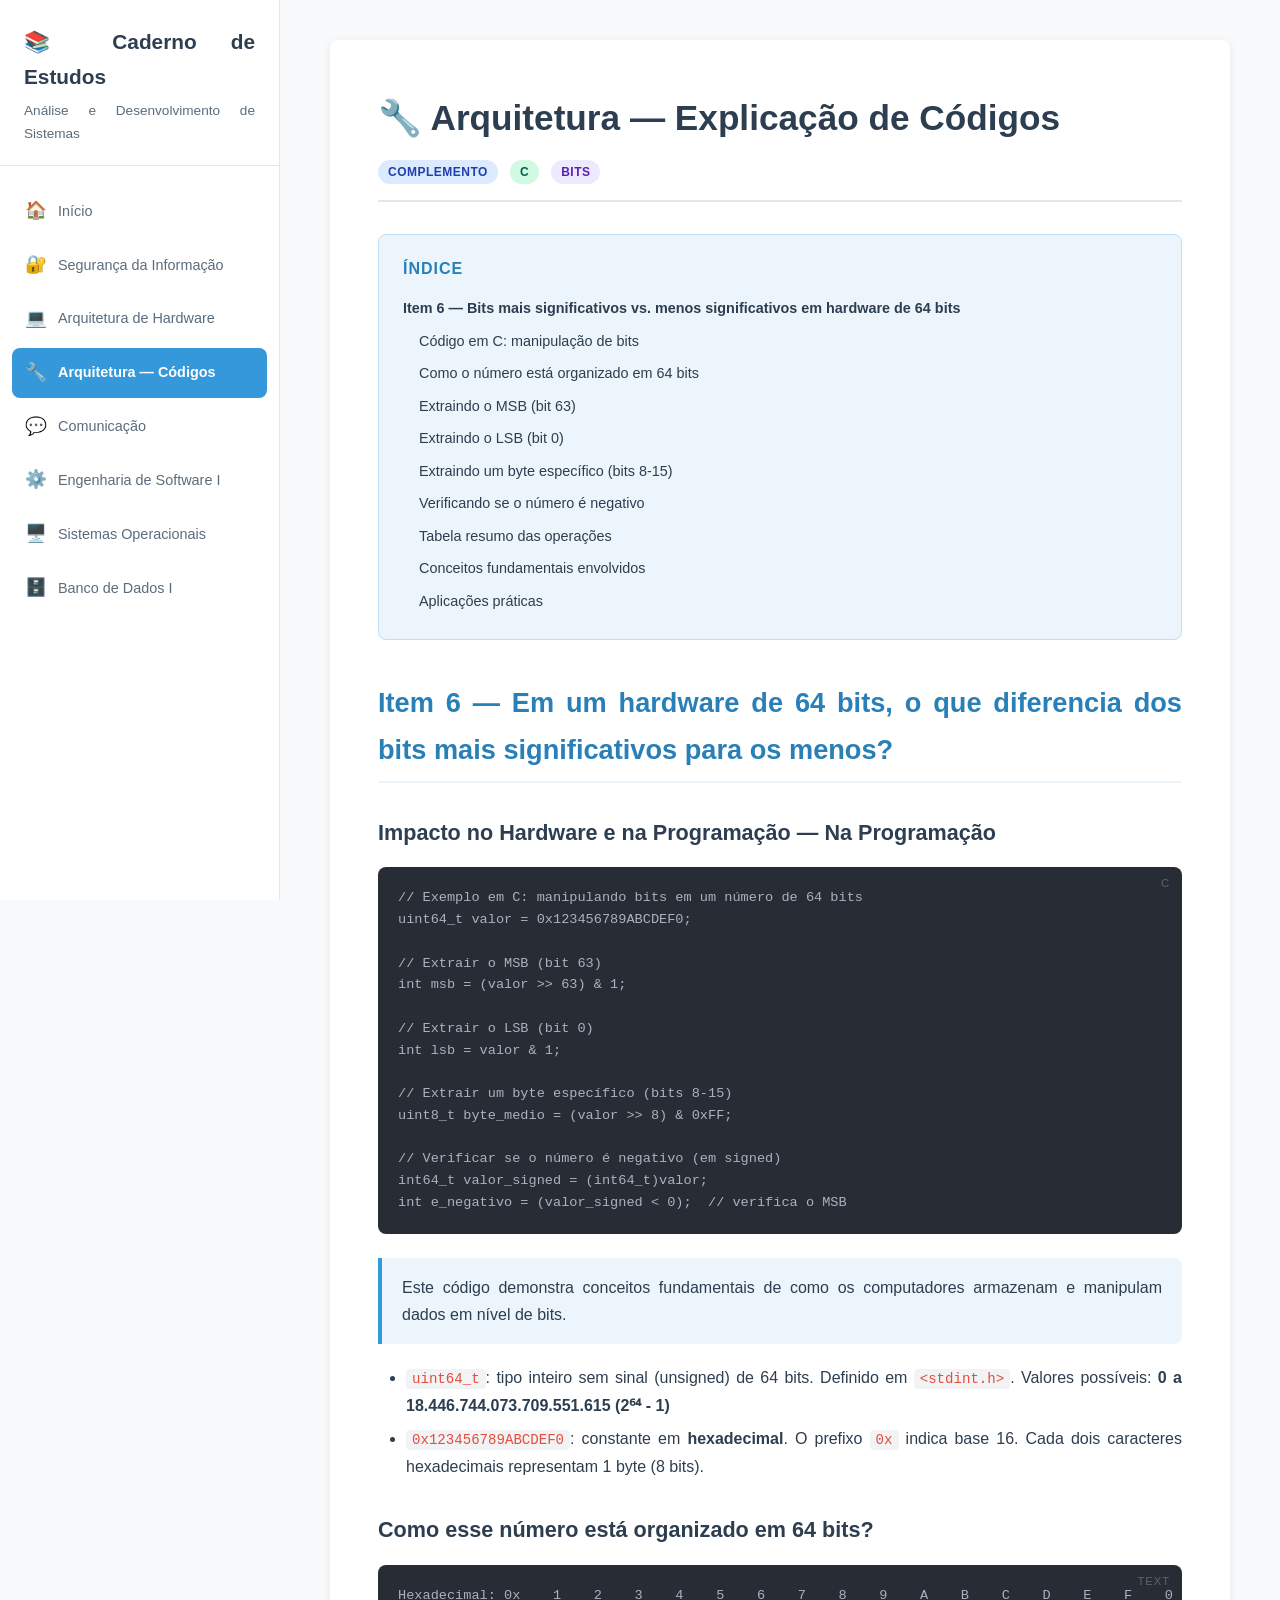
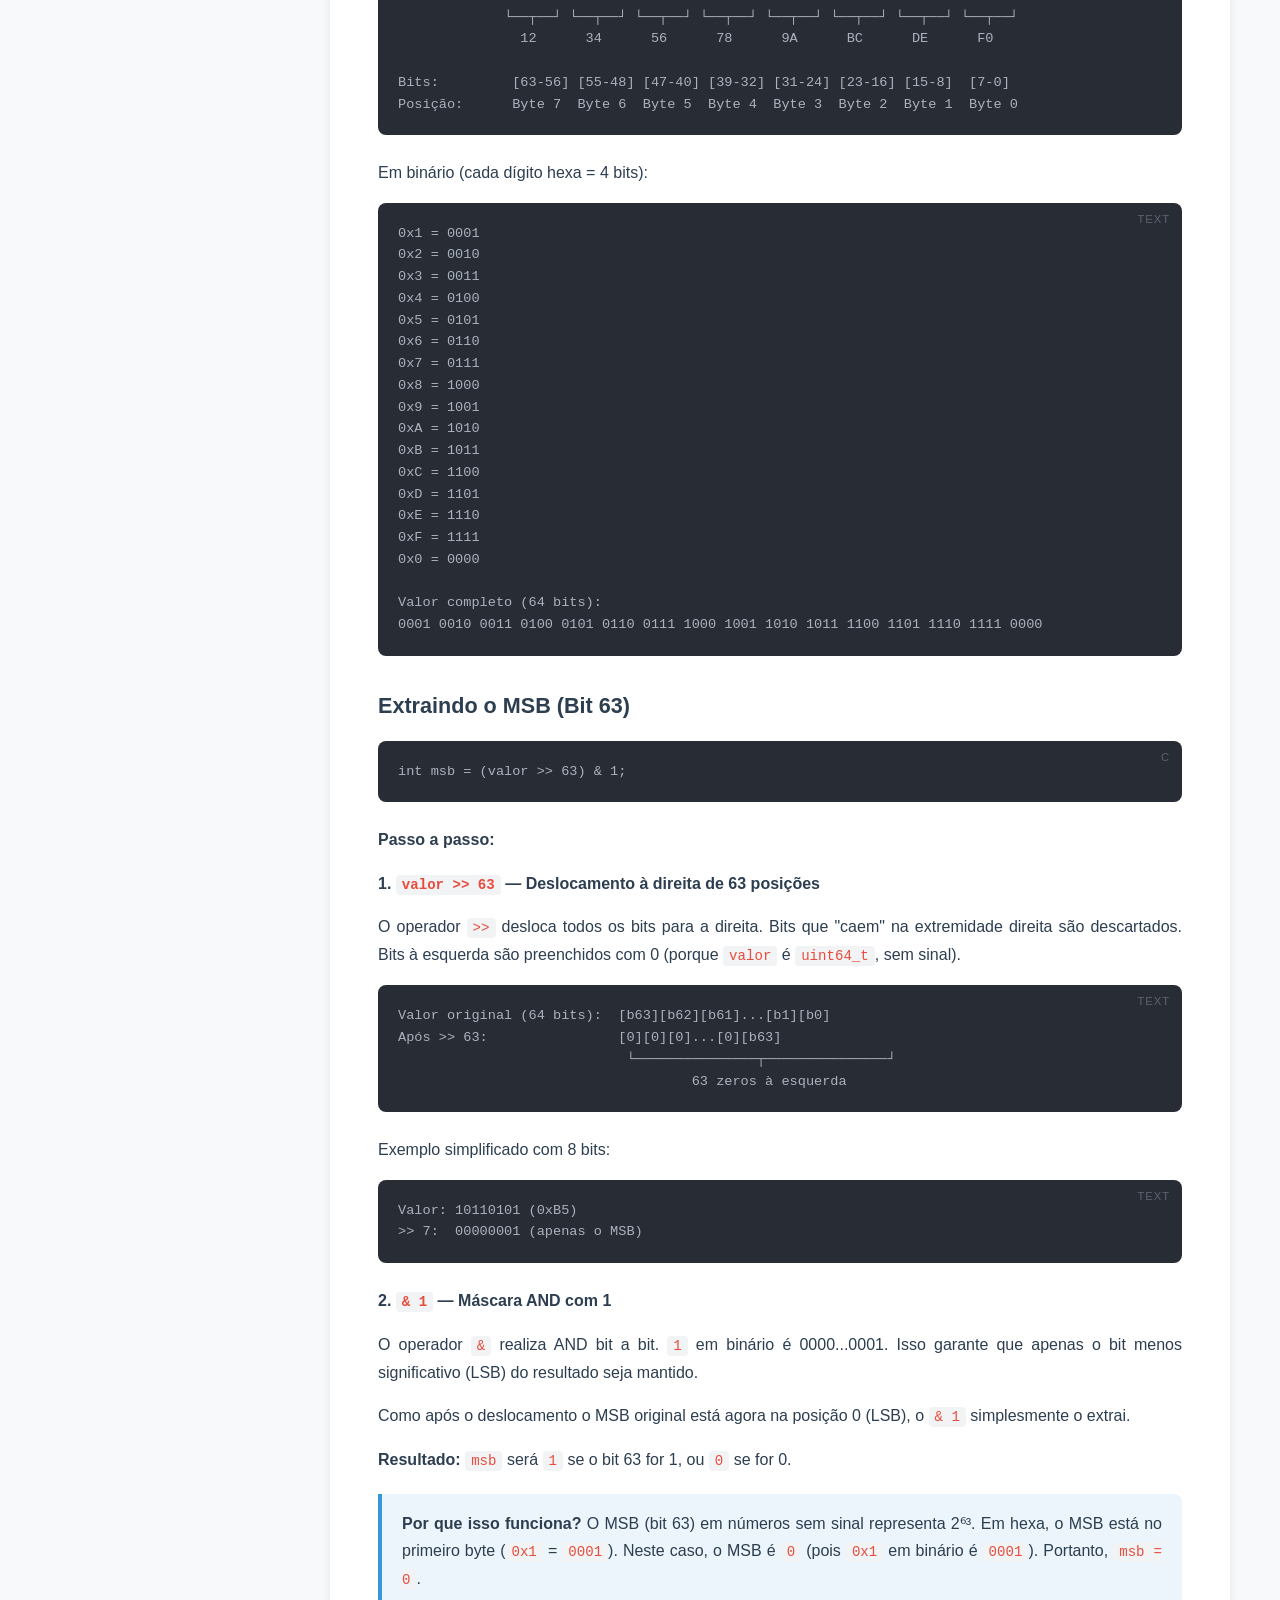
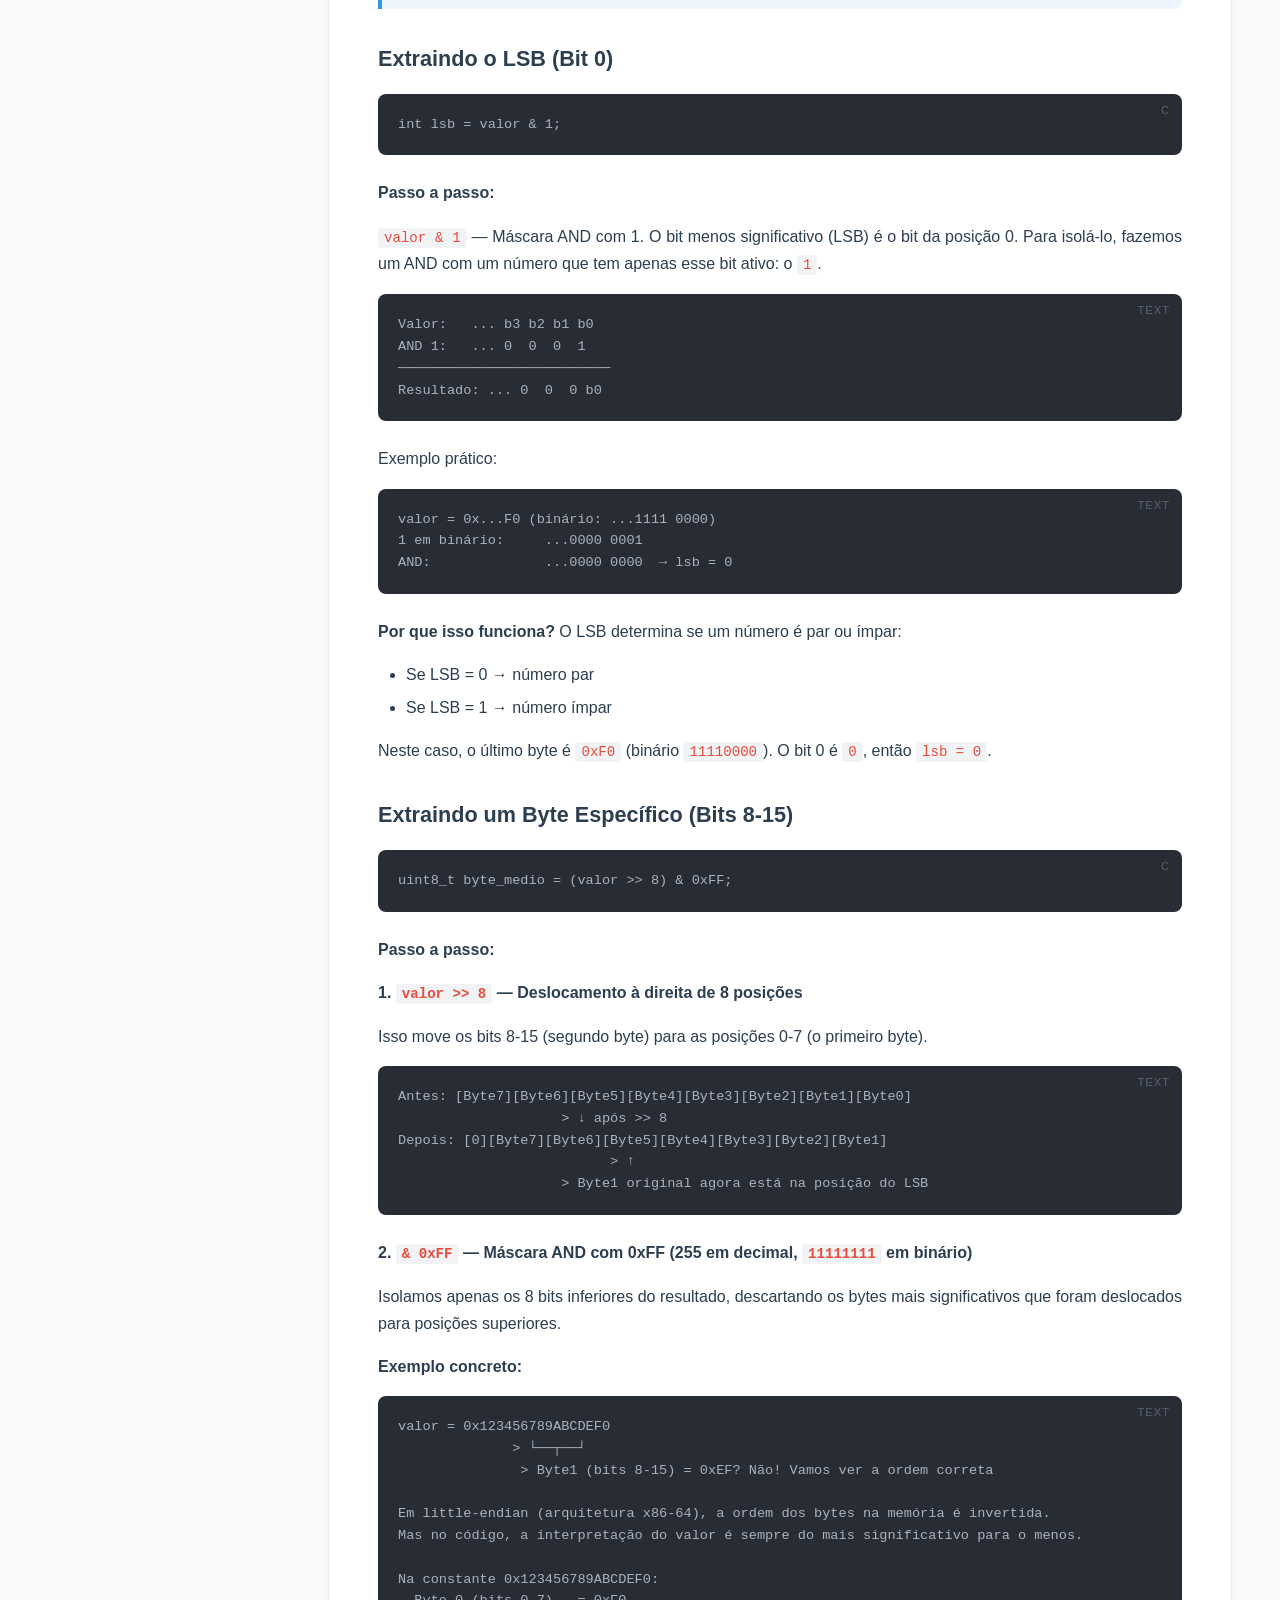
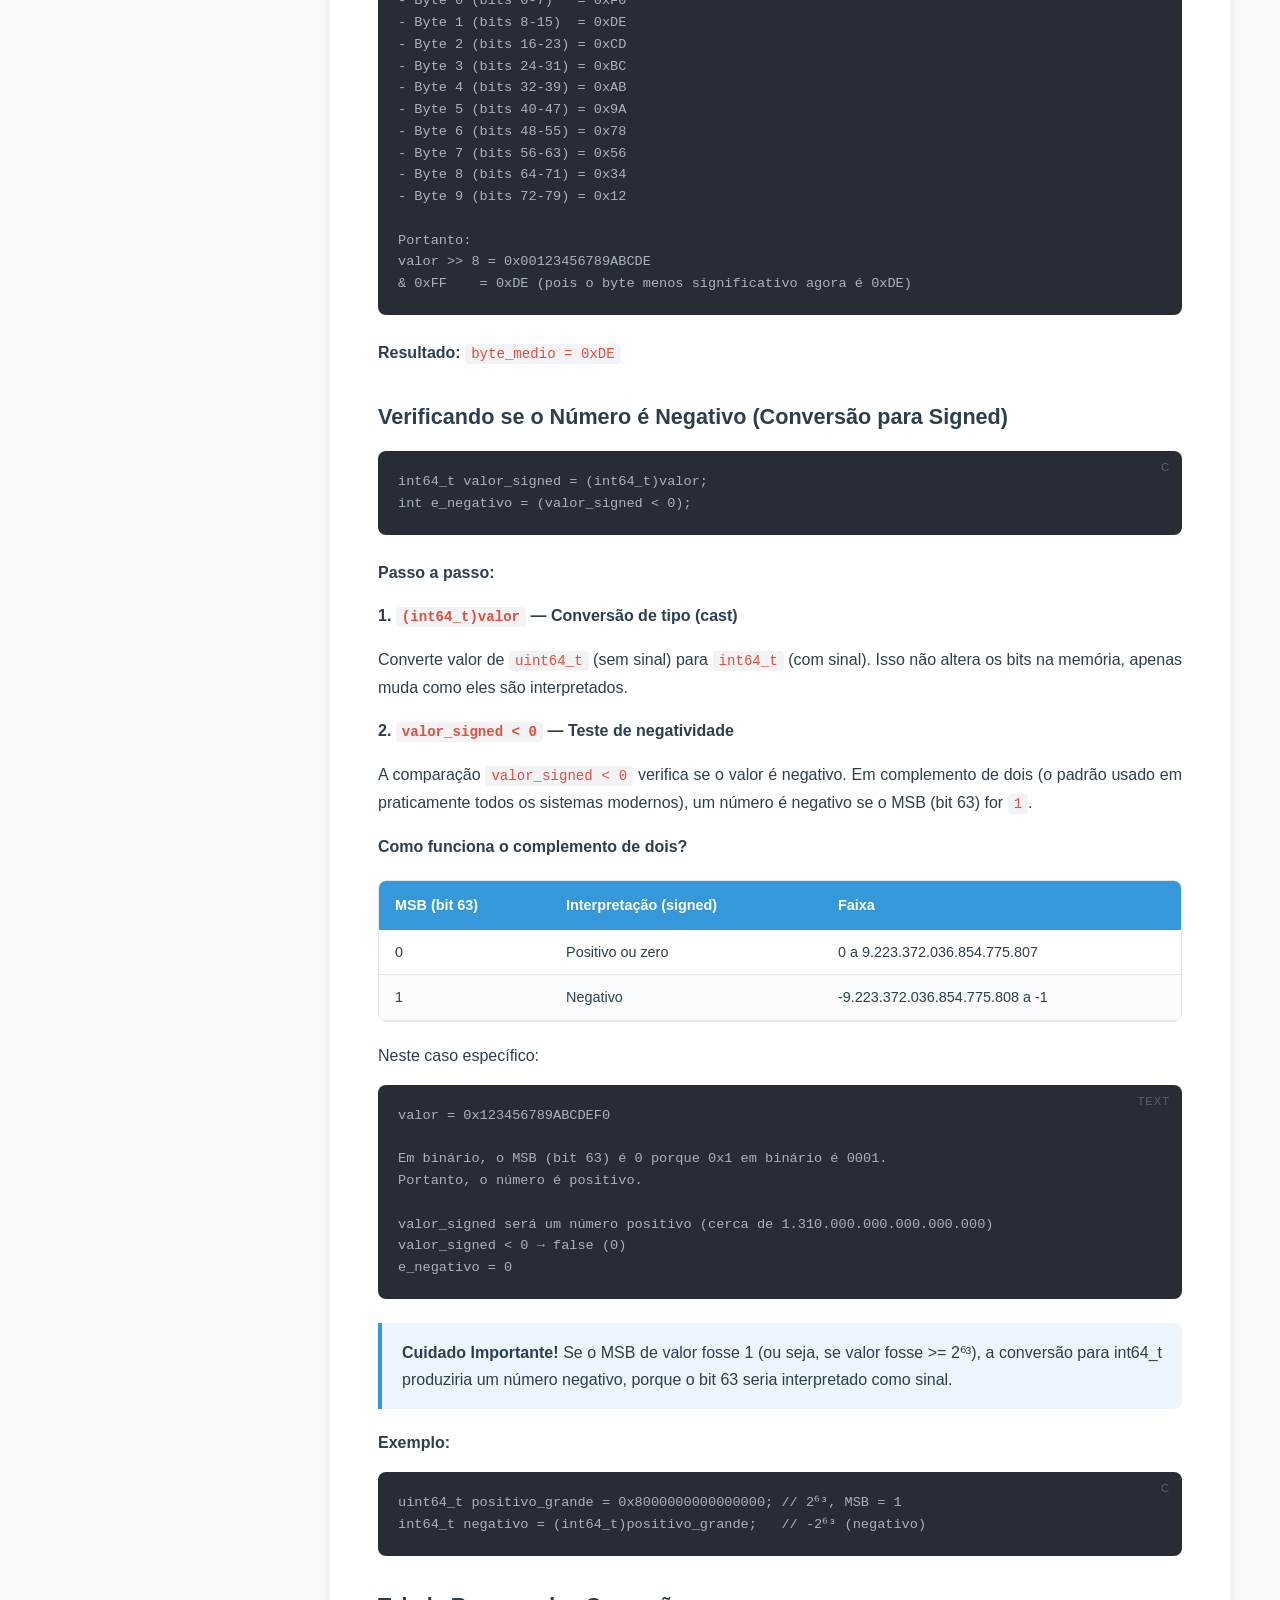
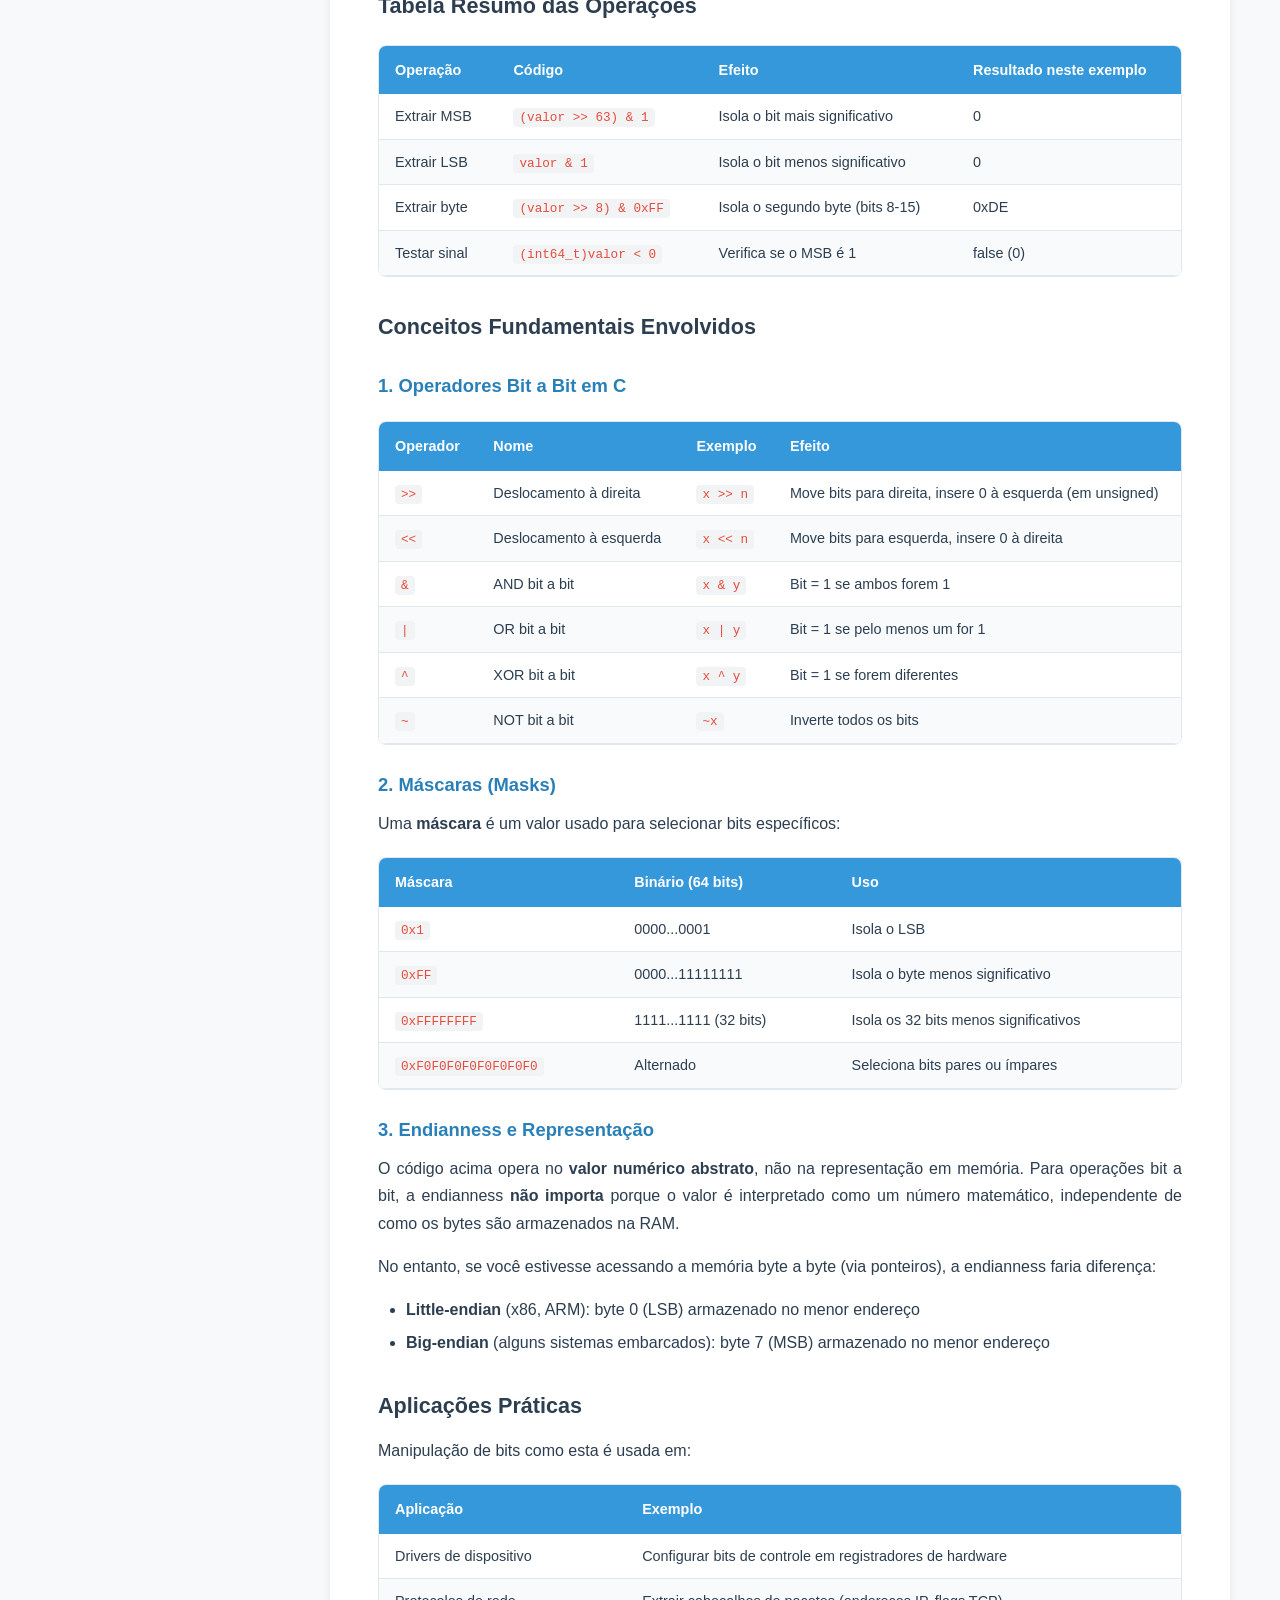
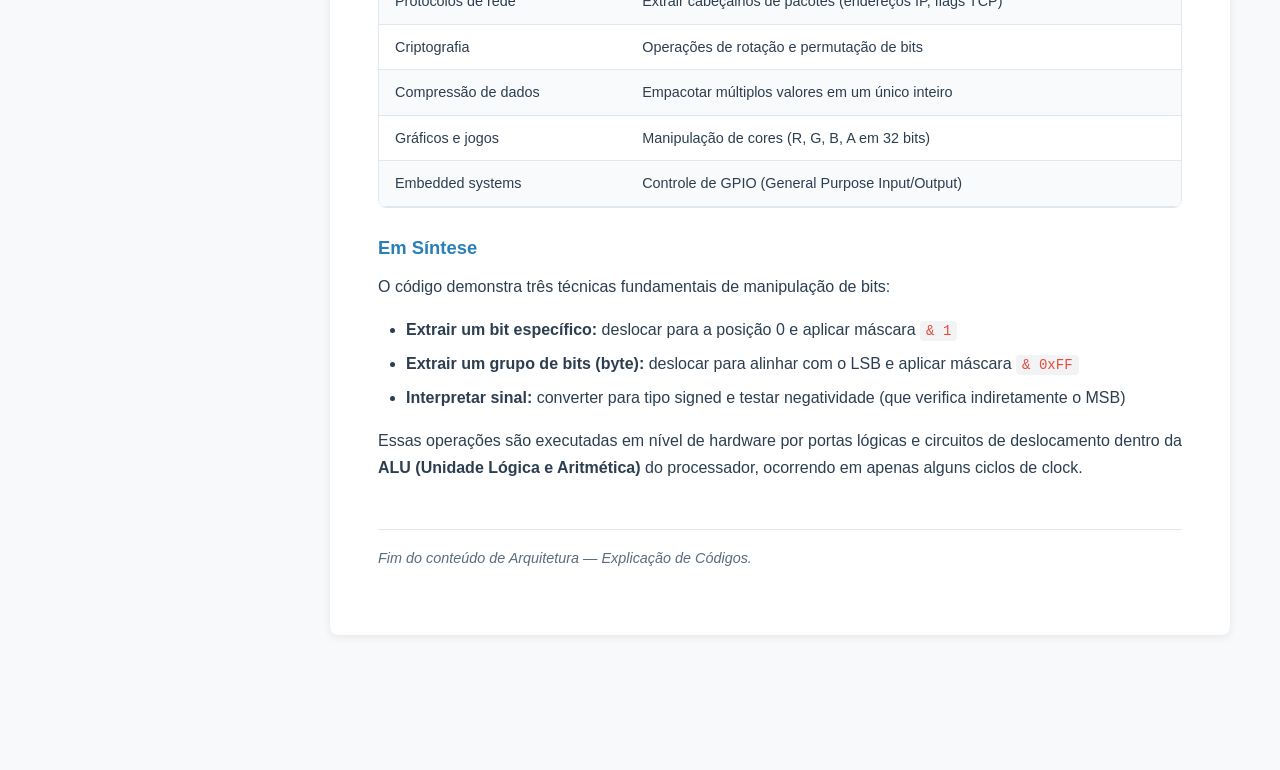
==== study-notes/pages/arquitetura-hardware-codigo.html @ e10f0c89 "feat: study-htmls" ====
<!DOCTYPE html>
<html lang="pt-BR">
<head>
    <meta charset="UTF-8">
    <meta name="viewport" content="width=device-width, initial-scale=1.0">
    <title>Arquitetura — Explicação de Códigos</title>
    <link rel="stylesheet" href="../css/style.css">
</head>
<body>
    <button class="mobile-toggle" aria-label="Abrir menu">☰</button>
    <div class="sidebar-overlay"></div>

    <div class="container">
        <aside class="sidebar">
            <div class="sidebar-header">
                <h1><a href="../index.html">📚 Caderno de Estudos</a></h1>
                <p>Análise e Desenvolvimento de Sistemas</p>
            </div>
            <ul class="sidebar-nav">
                <li><a href="../index.html"><span class="icon">🏠</span> Início</a></li>
                <li><a href="seguranca-informacao.html"><span class="icon">🔐</span> Segurança da Informação</a></li>
                <li><a href="arquitetura-hardware.html"><span class="icon">💻</span> Arquitetura de Hardware</a></li>
                <li><a href="arquitetura-hardware-codigo.html"><span class="icon">🔧</span> Arquitetura — Códigos</a></li>
                <li><a href="comunicacao.html"><span class="icon">💬</span> Comunicação</a></li>
                <li><a href="engenharia-software.html"><span class="icon">⚙️</span> Engenharia de Software I</a></li>
                <li><a href="sistemas-operacionais.html"><span class="icon">🖥️</span> Sistemas Operacionais</a></li>
                <li><a href="banco-de-dados.html"><span class="icon">🗄️</span> Banco de Dados I</a></li>
            </ul>
        </aside>

        <main class="main-content">
            <div class="content-wrapper">
                <div class="page-header">
                    <h1>🔧 Arquitetura — Explicação de Códigos</h1>
                    <div class="page-meta">
                        <span class="badge badge-blue">Complemento</span>
                        <span class="badge badge-green">C</span>
                        <span class="badge badge-purple">Bits</span>
                    </div>
                </div>

                <div class="toc">
                    <h3>Índice</h3>
                    <ul>
                        <li class="toc-h2"><a href="#item6">Item 6 — Bits mais significativos vs. menos significativos em hardware de 64 bits</a></li>
                        <li class="toc-h3"><a href="#codigo">Código em C: manipulação de bits</a></li>
                        <li class="toc-h3"><a href="#organizacao">Como o número está organizado em 64 bits</a></li>
                        <li class="toc-h3"><a href="#msb">Extraindo o MSB (bit 63)</a></li>
                        <li class="toc-h3"><a href="#lsb">Extraindo o LSB (bit 0)</a></li>
                        <li class="toc-h3"><a href="#byte">Extraindo um byte específico (bits 8-15)</a></li>
                        <li class="toc-h3"><a href="#signed">Verificando se o número é negativo</a></li>
                        <li class="toc-h3"><a href="#tabela-resumo">Tabela resumo das operações</a></li>
                        <li class="toc-h3"><a href="#conceitos">Conceitos fundamentais envolvidos</a></li>
                        <li class="toc-h3"><a href="#aplicacoes">Aplicações práticas</a></li>
                    </ul>
                </div>

                <h2 id="item6">Item 6 — Em um hardware de 64 bits, o que diferencia dos bits mais significativos para os menos?</h2>

                <h3 id="codigo">Impacto no Hardware e na Programação — Na Programação</h3>

<pre data-lang="c"><code>// Exemplo em C: manipulando bits em um número de 64 bits
uint64_t valor = 0x123456789ABCDEF0;

// Extrair o MSB (bit 63)
int msb = (valor &gt;&gt; 63) &amp; 1;

// Extrair o LSB (bit 0)
int lsb = valor &amp; 1;

// Extrair um byte específico (bits 8-15)
uint8_t byte_medio = (valor &gt;&gt; 8) &amp; 0xFF;

// Verificar se o número é negativo (em signed)
int64_t valor_signed = (int64_t)valor;
int e_negativo = (valor_signed &lt; 0);  // verifica o MSB</code></pre>

                <blockquote>
                    <p>Este código demonstra conceitos fundamentais de como os computadores armazenam e manipulam dados em nível de bits.</p>
                </blockquote>

                <ul>
                    <li><code>uint64_t</code>: tipo inteiro sem sinal (unsigned) de 64 bits. Definido em <code>&lt;stdint.h&gt;</code>. Valores possíveis: <strong>0 a 18.446.744.073.709.551.615 (2⁶⁴ - 1)</strong></li>
                    <li><code>0x123456789ABCDEF0</code>: constante em <strong>hexadecimal</strong>. O prefixo <code>0x</code> indica base 16. Cada dois caracteres hexadecimais representam 1 byte (8 bits).</li>
                </ul>

                <h3 id="organizacao">Como esse número está organizado em 64 bits?</h3>

<pre data-lang="text"><code>Hexadecimal: 0x    1    2    3    4    5    6    7    8    9    A    B    C    D    E    F    0
             └──┬──┘ └──┬──┘ └──┬──┘ └──┬──┘ └──┬──┘ └──┬──┘ └──┬──┘ └──┬──┘
               12      34      56      78      9A      BC      DE      F0

Bits:         [63-56] [55-48] [47-40] [39-32] [31-24] [23-16] [15-8]  [7-0]
Posição:      Byte 7  Byte 6  Byte 5  Byte 4  Byte 3  Byte 2  Byte 1  Byte 0</code></pre>

                <p>Em binário (cada dígito hexa = 4 bits):</p>

<pre data-lang="text"><code>0x1 = 0001
0x2 = 0010
0x3 = 0011
0x4 = 0100
0x5 = 0101
0x6 = 0110
0x7 = 0111
0x8 = 1000
0x9 = 1001
0xA = 1010
0xB = 1011
0xC = 1100
0xD = 1101
0xE = 1110
0xF = 1111
0x0 = 0000

Valor completo (64 bits):
0001 0010 0011 0100 0101 0110 0111 1000 1001 1010 1011 1100 1101 1110 1111 0000</code></pre>

                <h3 id="msb">Extraindo o MSB (Bit 63)</h3>

<pre data-lang="c"><code>int msb = (valor &gt;&gt; 63) &amp; 1;</code></pre>

                <p><strong>Passo a passo:</strong></p>

                <p><strong>1. <code>valor &gt;&gt; 63</code> — Deslocamento à direita de 63 posições</strong></p>

                <p>O operador <code>&gt;&gt;</code> desloca todos os bits para a direita. Bits que "caem" na extremidade direita são descartados. Bits à esquerda são preenchidos com 0 (porque <code>valor</code> é <code>uint64_t</code>, sem sinal).</p>

<pre data-lang="text"><code>Valor original (64 bits):  [b63][b62][b61]...[b1][b0]
Após &gt;&gt; 63:                [0][0][0]...[0][b63]
                            └───────────────┬───────────────┘
                                    63 zeros à esquerda</code></pre>

                <p>Exemplo simplificado com 8 bits:</p>

<pre data-lang="text"><code>Valor: 10110101 (0xB5)
&gt;&gt; 7:  00000001 (apenas o MSB)</code></pre>

                <p><strong>2. <code>&amp; 1</code> — Máscara AND com 1</strong></p>

                <p>O operador <code>&amp;</code> realiza AND bit a bit. <code>1</code> em binário é 0000...0001. Isso garante que apenas o bit menos significativo (LSB) do resultado seja mantido.</p>

                <p>Como após o deslocamento o MSB original está agora na posição 0 (LSB), o <code>&amp; 1</code> simplesmente o extrai.</p>

                <p><strong>Resultado:</strong> <code>msb</code> será <code>1</code> se o bit 63 for 1, ou <code>0</code> se for 0.</p>

                <blockquote>
                    <p><strong>Por que isso funciona?</strong> O MSB (bit 63) em números sem sinal representa 2⁶³. Em hexa, o MSB está no primeiro byte (<code>0x1</code> = <code>0001</code>). Neste caso, o MSB é <code>0</code> (pois <code>0x1</code> em binário é <code>0001</code>). Portanto, <code>msb = 0</code>.</p>
                </blockquote>

                <h3 id="lsb">Extraindo o LSB (Bit 0)</h3>

<pre data-lang="c"><code>int lsb = valor &amp; 1;</code></pre>

                <p><strong>Passo a passo:</strong></p>

                <p><code>valor &amp; 1</code> — Máscara AND com 1. O bit menos significativo (LSB) é o bit da posição 0. Para isolá-lo, fazemos um AND com um número que tem apenas esse bit ativo: o <code>1</code>.</p>

<pre data-lang="text"><code>Valor:   ... b3 b2 b1 b0
AND 1:   ... 0  0  0  1
──────────────────────────
Resultado: ... 0  0  0 b0</code></pre>

                <p>Exemplo prático:</p>

<pre data-lang="text"><code>valor = 0x...F0 (binário: ...1111 0000)
1 em binário:     ...0000 0001
AND:              ...0000 0000  → lsb = 0</code></pre>

                <p><strong>Por que isso funciona?</strong> O LSB determina se um número é par ou ímpar:</p>
                <ul>
                    <li>Se LSB = 0 → número par</li>
                    <li>Se LSB = 1 → número ímpar</li>
                </ul>

                <p>Neste caso, o último byte é <code>0xF0</code> (binário <code>11110000</code>). O bit 0 é <code>0</code>, então <code>lsb = 0</code>.</p>

                <h3 id="byte">Extraindo um Byte Específico (Bits 8-15)</h3>

<pre data-lang="c"><code>uint8_t byte_medio = (valor &gt;&gt; 8) &amp; 0xFF;</code></pre>

                <p><strong>Passo a passo:</strong></p>

                <p><strong>1. <code>valor &gt;&gt; 8</code> — Deslocamento à direita de 8 posições</strong></p>

                <p>Isso move os bits 8-15 (segundo byte) para as posições 0-7 (o primeiro byte).</p>

<pre data-lang="text"><code>Antes: [Byte7][Byte6][Byte5][Byte4][Byte3][Byte2][Byte1][Byte0]
                    &gt; ↓ após &gt;&gt; 8
Depois: [0][Byte7][Byte6][Byte5][Byte4][Byte3][Byte2][Byte1]
                          &gt; ↑
                    &gt; Byte1 original agora está na posição do LSB</code></pre>

                <p><strong>2. <code>&amp; 0xFF</code> — Máscara AND com 0xFF (255 em decimal, <code>11111111</code> em binário)</strong></p>

                <p>Isolamos apenas os 8 bits inferiores do resultado, descartando os bytes mais significativos que foram deslocados para posições superiores.</p>

                <p><strong>Exemplo concreto:</strong></p>

<pre data-lang="text"><code>valor = 0x123456789ABCDEF0
              &gt; └──┬──┘
               &gt; Byte1 (bits 8-15) = 0xEF? Não! Vamos ver a ordem correta

Em little-endian (arquitetura x86-64), a ordem dos bytes na memória é invertida.
Mas no código, a interpretação do valor é sempre do mais significativo para o menos.

Na constante 0x123456789ABCDEF0:
- Byte 0 (bits 0-7)   = 0xF0
- Byte 1 (bits 8-15)  = 0xDE
- Byte 2 (bits 16-23) = 0xCD
- Byte 3 (bits 24-31) = 0xBC
- Byte 4 (bits 32-39) = 0xAB
- Byte 5 (bits 40-47) = 0x9A
- Byte 6 (bits 48-55) = 0x78
- Byte 7 (bits 56-63) = 0x56
- Byte 8 (bits 64-71) = 0x34
- Byte 9 (bits 72-79) = 0x12

Portanto:
valor &gt;&gt; 8 = 0x00123456789ABCDE
&amp; 0xFF    = 0xDE (pois o byte menos significativo agora é 0xDE)</code></pre>

                <p><strong>Resultado:</strong> <code>byte_medio = 0xDE</code></p>

                <h3 id="signed">Verificando se o Número é Negativo (Conversão para Signed)</h3>

<pre data-lang="c"><code>int64_t valor_signed = (int64_t)valor;
int e_negativo = (valor_signed &lt; 0);</code></pre>

                <p><strong>Passo a passo:</strong></p>

                <p><strong>1. <code>(int64_t)valor</code> — Conversão de tipo (cast)</strong></p>

                <p>Converte valor de <code>uint64_t</code> (sem sinal) para <code>int64_t</code> (com sinal). Isso não altera os bits na memória, apenas muda como eles são interpretados.</p>

                <p><strong>2. <code>valor_signed &lt; 0</code> — Teste de negatividade</strong></p>

                <p>A comparação <code>valor_signed &lt; 0</code> verifica se o valor é negativo. Em complemento de dois (o padrão usado em praticamente todos os sistemas modernos), um número é negativo se o MSB (bit 63) for <code>1</code>.</p>

                <p><strong>Como funciona o complemento de dois?</strong></p>

                <div class="table-wrapper">
                    <table>
                        <thead>
                            <tr><th>MSB (bit 63)</th><th>Interpretação (signed)</th><th>Faixa</th></tr>
                        </thead>
                        <tbody>
                            <tr><td>0</td><td>Positivo ou zero</td><td>0 a 9.223.372.036.854.775.807</td></tr>
                            <tr><td>1</td><td>Negativo</td><td>-9.223.372.036.854.775.808 a -1</td></tr>
                        </tbody>
                    </table>
                </div>

                <p>Neste caso específico:</p>

<pre data-lang="text"><code>valor = 0x123456789ABCDEF0

Em binário, o MSB (bit 63) é 0 porque 0x1 em binário é 0001.
Portanto, o número é positivo.

valor_signed será um número positivo (cerca de 1.310.000.000.000.000.000)
valor_signed &lt; 0 → false (0)
e_negativo = 0</code></pre>

                <blockquote>
                    <p><strong>Cuidado Importante!</strong> Se o MSB de valor fosse 1 (ou seja, se valor fosse &gt;= 2⁶³), a conversão para int64_t produziria um número negativo, porque o bit 63 seria interpretado como sinal.</p>
                </blockquote>

                <p><strong>Exemplo:</strong></p>

<pre data-lang="c"><code>uint64_t positivo_grande = 0x8000000000000000; // 2⁶³, MSB = 1
int64_t negativo = (int64_t)positivo_grande;   // -2⁶³ (negativo)</code></pre>

                <h3 id="tabela-resumo">Tabela Resumo das Operações</h3>

                <div class="table-wrapper">
                    <table>
                        <thead>
                            <tr><th>Operação</th><th>Código</th><th>Efeito</th><th>Resultado neste exemplo</th></tr>
                        </thead>
                        <tbody>
                            <tr><td>Extrair MSB</td><td><code>(valor &gt;&gt; 63) &amp; 1</code></td><td>Isola o bit mais significativo</td><td>0</td></tr>
                            <tr><td>Extrair LSB</td><td><code>valor &amp; 1</code></td><td>Isola o bit menos significativo</td><td>0</td></tr>
                            <tr><td>Extrair byte</td><td><code>(valor &gt;&gt; 8) &amp; 0xFF</code></td><td>Isola o segundo byte (bits 8-15)</td><td>0xDE</td></tr>
                            <tr><td>Testar sinal</td><td><code>(int64_t)valor &lt; 0</code></td><td>Verifica se o MSB é 1</td><td>false (0)</td></tr>
                        </tbody>
                    </table>
                </div>

                <h3 id="conceitos">Conceitos Fundamentais Envolvidos</h3>

                <h4>1. Operadores Bit a Bit em C</h4>

                <div class="table-wrapper">
                    <table>
                        <thead>
                            <tr><th>Operador</th><th>Nome</th><th>Exemplo</th><th>Efeito</th></tr>
                        </thead>
                        <tbody>
                            <tr><td><code>&gt;&gt;</code></td><td>Deslocamento à direita</td><td><code>x &gt;&gt; n</code></td><td>Move bits para direita, insere 0 à esquerda (em unsigned)</td></tr>
                            <tr><td><code>&lt;&lt;</code></td><td>Deslocamento à esquerda</td><td><code>x &lt;&lt; n</code></td><td>Move bits para esquerda, insere 0 à direita</td></tr>
                            <tr><td><code>&amp;</code></td><td>AND bit a bit</td><td><code>x &amp; y</code></td><td>Bit = 1 se ambos forem 1</td></tr>
                            <tr><td><code>|</code></td><td>OR bit a bit</td><td><code>x | y</code></td><td>Bit = 1 se pelo menos um for 1</td></tr>
                            <tr><td><code>^</code></td><td>XOR bit a bit</td><td><code>x ^ y</code></td><td>Bit = 1 se forem diferentes</td></tr>
                            <tr><td><code>~</code></td><td>NOT bit a bit</td><td><code>~x</code></td><td>Inverte todos os bits</td></tr>
                        </tbody>
                    </table>
                </div>

                <h4>2. Máscaras (Masks)</h4>

                <p>Uma <strong>máscara</strong> é um valor usado para selecionar bits específicos:</p>

                <div class="table-wrapper">
                    <table>
                        <thead>
                            <tr><th>Máscara</th><th>Binário (64 bits)</th><th>Uso</th></tr>
                        </thead>
                        <tbody>
                            <tr><td><code>0x1</code></td><td>0000...0001</td><td>Isola o LSB</td></tr>
                            <tr><td><code>0xFF</code></td><td>0000...11111111</td><td>Isola o byte menos significativo</td></tr>
                            <tr><td><code>0xFFFFFFFF</code></td><td>1111...1111 (32 bits)</td><td>Isola os 32 bits menos significativos</td></tr>
                            <tr><td><code>0xF0F0F0F0F0F0F0F0</code></td><td>Alternado</td><td>Seleciona bits pares ou ímpares</td></tr>
                        </tbody>
                    </table>
                </div>

                <h4>3. Endianness e Representação</h4>

                <p>O código acima opera no <strong>valor numérico abstrato</strong>, não na representação em memória. Para operações bit a bit, a endianness <strong>não importa</strong> porque o valor é interpretado como um número matemático, independente de como os bytes são armazenados na RAM.</p>

                <p>No entanto, se você estivesse acessando a memória byte a byte (via ponteiros), a endianness faria diferença:</p>

                <ul>
                    <li><strong>Little-endian</strong> (x86, ARM): byte 0 (LSB) armazenado no menor endereço</li>
                    <li><strong>Big-endian</strong> (alguns sistemas embarcados): byte 7 (MSB) armazenado no menor endereço</li>
                </ul>

                <h3 id="aplicacoes">Aplicações Práticas</h3>

                <p>Manipulação de bits como esta é usada em:</p>

                <div class="table-wrapper">
                    <table>
                        <thead>
                            <tr><th>Aplicação</th><th>Exemplo</th></tr>
                        </thead>
                        <tbody>
                            <tr><td>Drivers de dispositivo</td><td>Configurar bits de controle em registradores de hardware</td></tr>
                            <tr><td>Protocolos de rede</td><td>Extrair cabeçalhos de pacotes (endereços IP, flags TCP)</td></tr>
                            <tr><td>Criptografia</td><td>Operações de rotação e permutação de bits</td></tr>
                            <tr><td>Compressão de dados</td><td>Empacotar múltiplos valores em um único inteiro</td></tr>
                            <tr><td>Gráficos e jogos</td><td>Manipulação de cores (R, G, B, A em 32 bits)</td></tr>
                            <tr><td>Embedded systems</td><td>Controle de GPIO (General Purpose Input/Output)</td></tr>
                        </tbody>
                    </table>
                </div>

                <h4>Em Síntese</h4>

                <p>O código demonstra três técnicas fundamentais de manipulação de bits:</p>

                <ul>
                    <li><strong>Extrair um bit específico:</strong> deslocar para a posição 0 e aplicar máscara <code>&amp; 1</code></li>
                    <li><strong>Extrair um grupo de bits (byte):</strong> deslocar para alinhar com o LSB e aplicar máscara <code>&amp; 0xFF</code></li>
                    <li><strong>Interpretar sinal:</strong> converter para tipo signed e testar negatividade (que verifica indiretamente o MSB)</li>
                </ul>

                <p>Essas operações são executadas em nível de hardware por portas lógicas e circuitos de deslocamento dentro da <strong>ALU (Unidade Lógica e Aritmética)</strong> do processador, ocorrendo em apenas alguns ciclos de clock.</p>

                <p style="margin-top: 48px; padding-top: 16px; border-top: 1px solid var(--border); color: var(--text-secondary); font-size: 0.9rem;">
                    <em>Fim do conteúdo de Arquitetura — Explicação de Códigos.</em>
                </p>
            </div>
        </main>
    </div>

    <button class="back-to-top" aria-label="Voltar ao topo">↑</button>
    <script src="../js/script.js"></script>
</body>
</html>
---- study-notes/css/style.css ----
/* ===== RESET E BASE ===== */
* {
    margin: 0;
    padding: 0;
    box-sizing: border-box;
}

:root {
    --bg-primary: #f8f9fa;
    --bg-secondary: #ffffff;
    --bg-code: #282c34;
    --text-primary: #2c3e50;
    --text-secondary: #5a6c7d;
    --accent: #3498db;
    --accent-dark: #2980b9;
    --accent-light: #ebf5fb;
    --border: #e1e8ed;
    --shadow: 0 2px 8px rgba(0, 0, 0, 0.08);
    --shadow-hover: 0 4px 16px rgba(0, 0, 0, 0.12);
    --success: #27ae60;
    --warning: #f39c12;
    --danger: #e74c3c;
    --radius: 8px;
    --font-sans: 'Segoe UI', -apple-system, BlinkMacSystemFont, 'Helvetica Neue', Arial, sans-serif;
    --font-mono: 'Fira Code', 'Courier New', Courier, monospace;
}

body {
    font-family: var(--font-sans);
    background-color: var(--bg-primary);
    color: var(--text-primary);
    line-height: 1.7;
    font-size: 16px;
    text-align: justify;
}

/* ===== LAYOUT PRINCIPAL ===== */
.container {
    display: flex;
    min-height: 100vh;
}

/* ===== SIDEBAR ===== */
.sidebar {
    width: 280px;
    background: var(--bg-secondary);
    border-right: 1px solid var(--border);
    padding: 24px 0;
    position: fixed;
    height: 100vh;
    overflow-y: auto;
    z-index: 100;
    transition: transform 0.3s ease;
}

.sidebar-header {
    padding: 0 24px 20px;
    border-bottom: 1px solid var(--border);
    margin-bottom: 20px;
}

.sidebar-header h1 {
    font-size: 1.3rem;
    color: var(--text-primary);
    font-weight: 700;
}

.sidebar-header h1 a {
    color: inherit;
    text-decoration: none;
}

.sidebar-header p {
    font-size: 0.85rem;
    color: var(--text-secondary);
    margin-top: 4px;
}

.sidebar-nav {
    list-style: none;
    padding: 0 12px;
}

.sidebar-nav li {
    margin-bottom: 4px;
}

.sidebar-nav a {
    display: flex;
    align-items: center;
    gap: 10px;
    padding: 10px 12px;
    color: var(--text-secondary);
    text-decoration: none;
    border-radius: var(--radius);
    font-size: 0.9rem;
    transition: all 0.2s ease;
}

.sidebar-nav a:hover {
    background: var(--accent-light);
    color: var(--accent-dark);
}

.sidebar-nav a.active {
    background: var(--accent);
    color: white;
    font-weight: 600;
}

.sidebar-nav a .icon {
    font-size: 1.1rem;
    width: 24px;
    text-align: center;
}

/* ===== CONTEÚDO PRINCIPAL ===== */
.main-content {
    flex: 1;
    margin-left: 280px;
    padding: 40px;
    max-width: calc(100% - 280px);
}

.content-wrapper {
    max-width: 900px;
    margin: 0 auto;
    background: var(--bg-secondary);
    padding: 48px;
    border-radius: var(--radius);
    box-shadow: var(--shadow);
}

/* ===== TIPOGRAFIA ===== */
.content-wrapper h1 {
    font-size: 2.2rem;
    color: var(--text-primary);
    margin-bottom: 24px;
    padding-bottom: 16px;
    border-bottom: 3px solid var(--accent);
    font-weight: 800;
}

.content-wrapper h2 {
    font-size: 1.7rem;
    color: var(--accent-dark);
    margin-top: 40px;
    margin-bottom: 16px;
    padding-bottom: 8px;
    border-bottom: 2px solid var(--accent-light);
}

.content-wrapper h3 {
    font-size: 1.35rem;
    color: var(--text-primary);
    margin-top: 32px;
    margin-bottom: 12px;
}

.content-wrapper h4 {
    font-size: 1.15rem;
    color: var(--accent-dark);
    margin-top: 24px;
    margin-bottom: 10px;
}

.content-wrapper h5,
.content-wrapper h6 {
    font-size: 1rem;
    color: var(--text-primary);
    margin-top: 20px;
    margin-bottom: 8px;
    font-weight: 700;
}

.content-wrapper p {
    margin-bottom: 16px;
    color: var(--text-primary);
}

.content-wrapper a {
    color: var(--accent);
    text-decoration: none;
    border-bottom: 1px solid transparent;
    transition: border-color 0.2s;
}

.content-wrapper a:hover {
    border-bottom-color: var(--accent);
}

/* ===== LISTAS ===== */
.content-wrapper ul,
.content-wrapper ol {
    margin-bottom: 16px;
    padding-left: 28px;
}

.content-wrapper li {
    margin-bottom: 6px;
    color: var(--text-primary);
}

.content-wrapper li > ul,
.content-wrapper li > ol {
    margin-top: 6px;
    margin-bottom: 6px;
}

/* ===== TABELAS ===== */
.table-wrapper {
    overflow-x: auto;
    margin: 20px 0;
    border-radius: var(--radius);
    border: 1px solid var(--border);
}

.content-wrapper table {
    width: 100%;
    border-collapse: collapse;
    font-size: 0.9rem;
    background: var(--bg-secondary);
}

.content-wrapper th {
    background: var(--accent);
    color: white;
    padding: 12px 16px;
    text-align: left;
    font-weight: 600;
    white-space: nowrap;
}

.content-wrapper td {
    padding: 10px 16px;
    border-bottom: 1px solid var(--border);
    vertical-align: top;
}

.content-wrapper tr:nth-child(even) {
    background: #f8fafc;
}

.content-wrapper tr:hover {
    background: var(--accent-light);
}

/* ===== CÓDIGO ===== */
.content-wrapper code {
    font-family: var(--font-mono);
    font-size: 0.88em;
    background: #f1f3f5;
    color: var(--danger);
    padding: 2px 6px;
    border-radius: 4px;
}

.content-wrapper pre {
    background: var(--bg-code);
    color: #abb2bf;
    padding: 20px;
    border-radius: var(--radius);
    overflow-x: auto;
    margin: 16px 0 24px;
    font-size: 0.85rem;
    line-height: 1.6;
    position: relative;
}

.content-wrapper pre code {
    background: transparent;
    color: inherit;
    padding: 0;
    font-size: inherit;
    border-radius: 0;
}

.content-wrapper pre::before {
    content: attr(data-lang);
    position: absolute;
    top: 8px;
    right: 12px;
    font-size: 0.7rem;
    color: #5c6370;
    text-transform: uppercase;
    font-family: var(--font-sans);
    letter-spacing: 1px;
}

/* ===== BLOCKQUOTE ===== */
.content-wrapper blockquote {
    border-left: 4px solid var(--accent);
    background: var(--accent-light);
    padding: 16px 20px;
    margin: 20px 0;
    border-radius: 0 var(--radius) var(--radius) 0;
    color: var(--text-secondary);
}

.content-wrapper blockquote p:last-child {
    margin-bottom: 0;
}

/* ===== IMAGENS ===== */
.content-wrapper img {
    max-width: 100%;
    height: auto;
    border-radius: var(--radius);
    margin: 12px 0;
    display: block;
}

.content-wrapper figure {
    margin: 20px 0;
    text-align: center;
}

.content-wrapper figcaption {
    font-size: 0.85rem;
    color: var(--text-secondary);
    margin-top: 8px;
    font-style: italic;
}

/* ===== HR ===== */
.content-wrapper hr {
    border: none;
    height: 2px;
    background: var(--border);
    margin: 32px 0;
}

/* ===== BADGES / TAGS ===== */
.badge {
    display: inline-block;
    padding: 2px 10px;
    border-radius: 12px;
    font-size: 0.75rem;
    font-weight: 600;
    text-transform: uppercase;
    letter-spacing: 0.5px;
}

.badge-blue { background: #dbeafe; color: #1e40af; }
.badge-green { background: #d1fae5; color: #065f46; }
.badge-yellow { background: #fef3c7; color: #92400e; }
.badge-red { background: #fee2e2; color: #991b1b; }
.badge-purple { background: #ede9fe; color: #5b21b6; }

/* ===== HEADER DA PÁGINA ===== */
.page-header {
    margin-bottom: 32px;
    padding-bottom: 16px;
    border-bottom: 2px solid var(--border);
}

.page-header h1 {
    border-bottom: none;
    padding-bottom: 0;
    margin-bottom: 8px;
}

.page-meta {
    display: flex;
    gap: 12px;
    flex-wrap: wrap;
    margin-top: 12px;
}

/* ===== ÍNDICE (TOC) ===== */
.toc {
    background: var(--accent-light);
    border: 1px solid #bde0f5;
    border-radius: var(--radius);
    padding: 20px 24px;
    margin: 0 0 32px;
}

.toc h3 {
    margin-top: 0 !important;
    margin-bottom: 12px !important;
    font-size: 1rem !important;
    color: var(--accent-dark) !important;
    text-transform: uppercase;
    letter-spacing: 1px;
}

.toc ul {
    list-style: none;
    padding-left: 0 !important;
    margin-bottom: 0 !important;
}

.toc li {
    margin-bottom: 4px;
}

.toc a {
    color: var(--text-primary);
    font-size: 0.9rem;
    border-bottom: none !important;
    padding: 2px 0;
    display: block;
}

.toc a:hover {
    color: var(--accent-dark);
    padding-left: 4px;
}

.toc .toc-h2 { padding-left: 0; font-weight: 600; }
.toc .toc-h3 { padding-left: 16px; font-size: 0.85rem; }
.toc .toc-h4 { padding-left: 32px; font-size: 0.82rem; }

/* ===== INDEX PAGE ===== */
.index-grid {
    display: grid;
    grid-template-columns: repeat(auto-fill, minmax(280px, 1fr));
    gap: 24px;
    margin-top: 32px;
}

.index-card {
    background: var(--bg-secondary);
    border: 1px solid var(--border);
    border-radius: var(--radius);
    padding: 28px;
    text-decoration: none;
    color: inherit;
    transition: all 0.25s ease;
    box-shadow: var(--shadow);
    display: block;
}

.index-card:hover {
    transform: translateY(-4px);
    box-shadow: var(--shadow-hover);
    border-color: var(--accent);
}

.index-card .card-icon {
    font-size: 2.5rem;
    margin-bottom: 12px;
}

.index-card h3 {
    font-size: 1.15rem;
    margin-bottom: 8px;
    color: var(--text-primary);
}

.index-card p {
    font-size: 0.88rem;
    color: var(--text-secondary);
    margin-bottom: 0;
}

.index-card .card-count {
    display: inline-block;
    margin-top: 12px;
    font-size: 0.8rem;
    color: var(--accent);
    font-weight: 600;
}

/* ===== BOTÃO VOLTAR AO TOPO ===== */
.back-to-top {
    position: fixed;
    bottom: 32px;
    right: 32px;
    width: 48px;
    height: 48px;
    border-radius: 50%;
    background: var(--accent);
    color: white;
    border: none;
    cursor: pointer;
    font-size: 1.2rem;
    box-shadow: var(--shadow-hover);
    opacity: 0;
    visibility: hidden;
    transition: all 0.3s ease;
    display: flex;
    align-items: center;
    justify-content: center;
    z-index: 200;
}

.back-to-top.visible {
    opacity: 1;
    visibility: visible;
}

.back-to-top:hover {
    background: var(--accent-dark);
    transform: translateY(-2px);
}

/* ===== BOTÃO MOBILE ===== */
.mobile-toggle {
    display: none;
    position: fixed;
    top: 16px;
    left: 16px;
    z-index: 150;
    width: 44px;
    height: 44px;
    border-radius: var(--radius);
    background: var(--bg-secondary);
    border: 1px solid var(--border);
    cursor: pointer;
    font-size: 1.3rem;
    box-shadow: var(--shadow);
    align-items: center;
    justify-content: center;
}

/* ===== OVERLAY MOBILE ===== */
.sidebar-overlay {
    display: none;
    position: fixed;
    inset: 0;
    background: rgba(0, 0, 0, 0.4);
    z-index: 90;
}

.sidebar-overlay.active {
    display: block;
}

/* ===== RESPONSIVO ===== */
@media (max-width: 1024px) {
    .sidebar {
        transform: translateX(-100%);
    }

    .sidebar.open {
        transform: translateX(0);
    }

    .main-content {
        margin-left: 0;
        max-width: 100%;
        padding: 24px;
        padding-top: 72px;
    }

    .content-wrapper {
        padding: 28px;
    }

    .mobile-toggle {
        display: flex;
    }
}

@media (max-width: 640px) {
    .main-content {
        padding: 16px;
        padding-top: 72px;
    }

    .content-wrapper {
        padding: 20px;
    }

    .content-wrapper h1 {
        font-size: 1.6rem;
    }

    .content-wrapper h2 {
        font-size: 1.3rem;
    }

    .content-wrapper h3 {
        font-size: 1.1rem;
    }

    .content-wrapper table {
        font-size: 0.8rem;
    }

    .content-wrapper th,
    .content-wrapper td {
        padding: 8px 10px;
    }

    .index-grid {
        grid-template-columns: 1fr;
    }
}

/* ===== SCROLLBAR ===== */
.sidebar::-webkit-scrollbar {
    width: 6px;
}

.sidebar::-webkit-scrollbar-track {
    background: transparent;
}

.sidebar::-webkit-scrollbar-thumb {
    background: var(--border);
    border-radius: 3px;
}

.sidebar::-webkit-scrollbar-thumb:hover {
    background: var(--text-secondary);
}

/* ===== IMPRESSÃO ===== */
@media print {
    .sidebar,
    .back-to-top,
    .mobile-toggle,
    .toc {
        display: none !important;
    }

    .main-content {
        margin-left: 0;
        padding: 0;
    }

    .content-wrapper {
        box-shadow: none;
        padding: 0;
    }
}
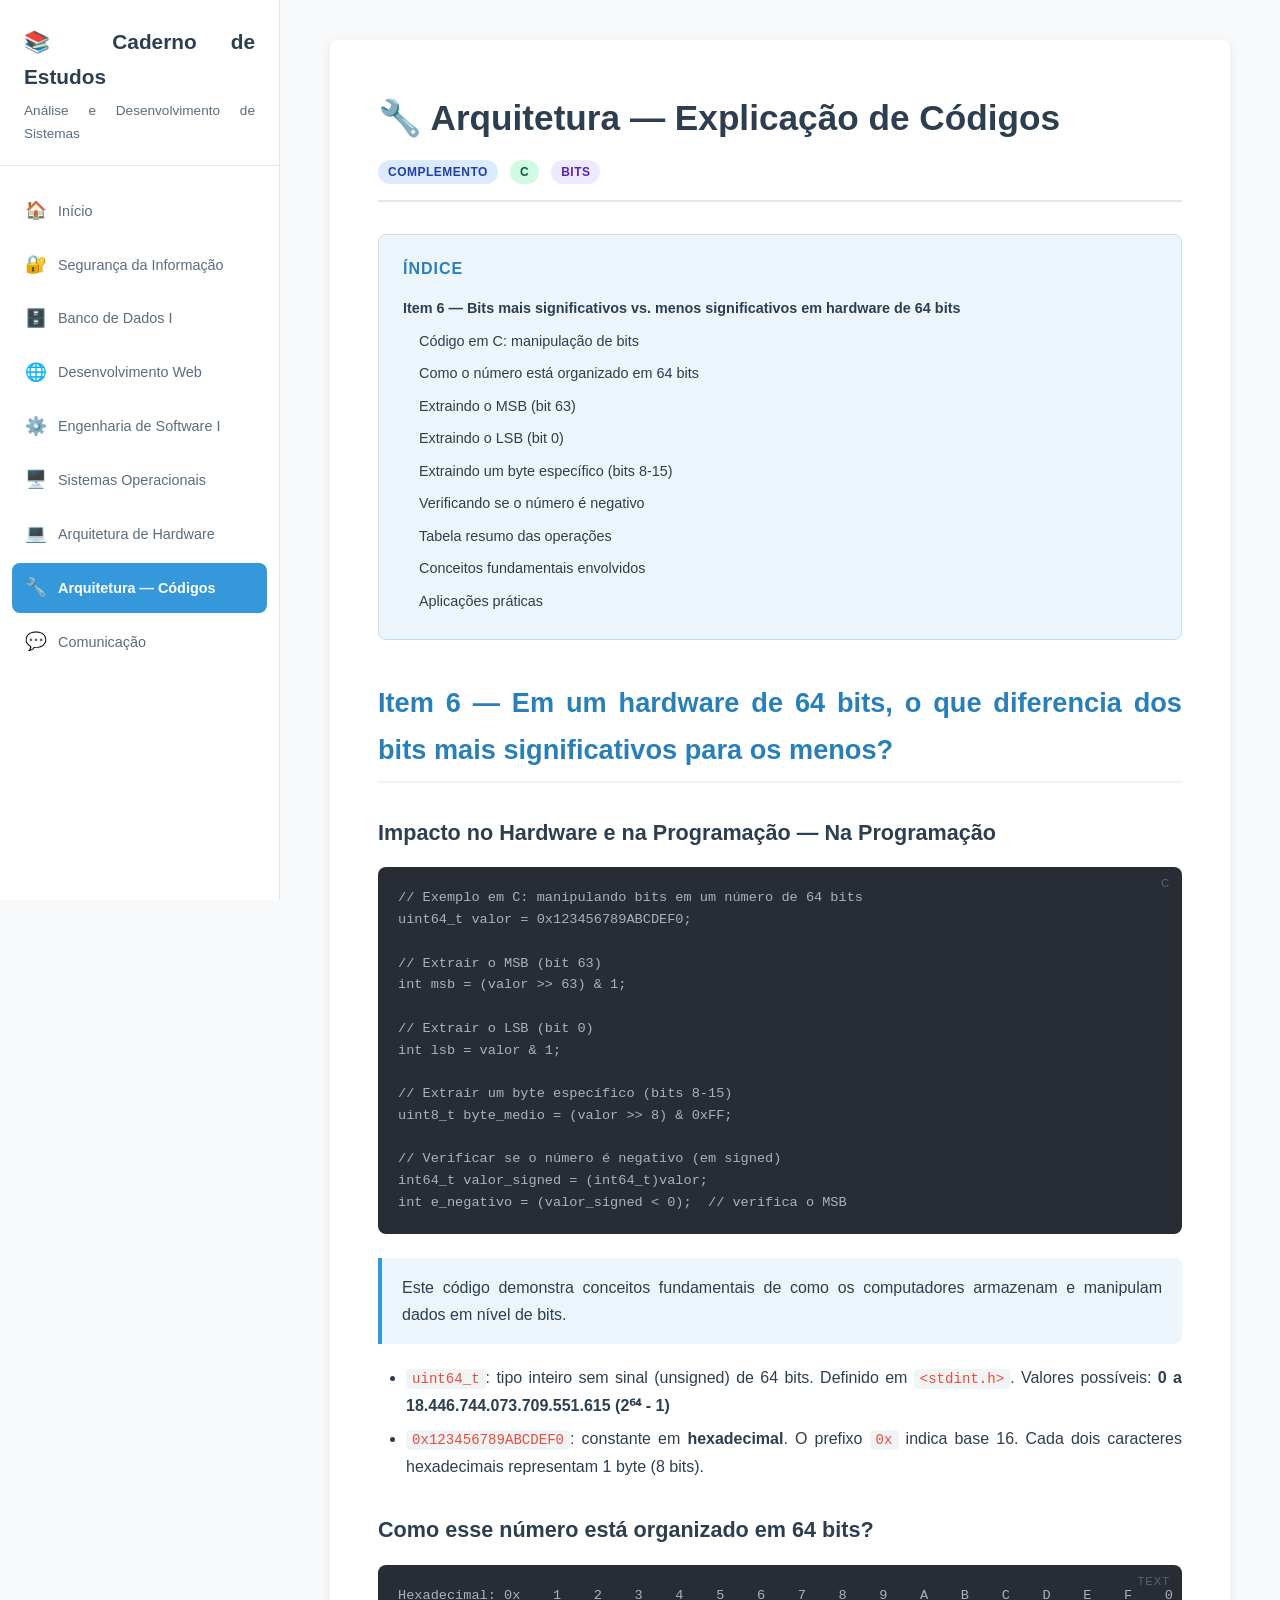
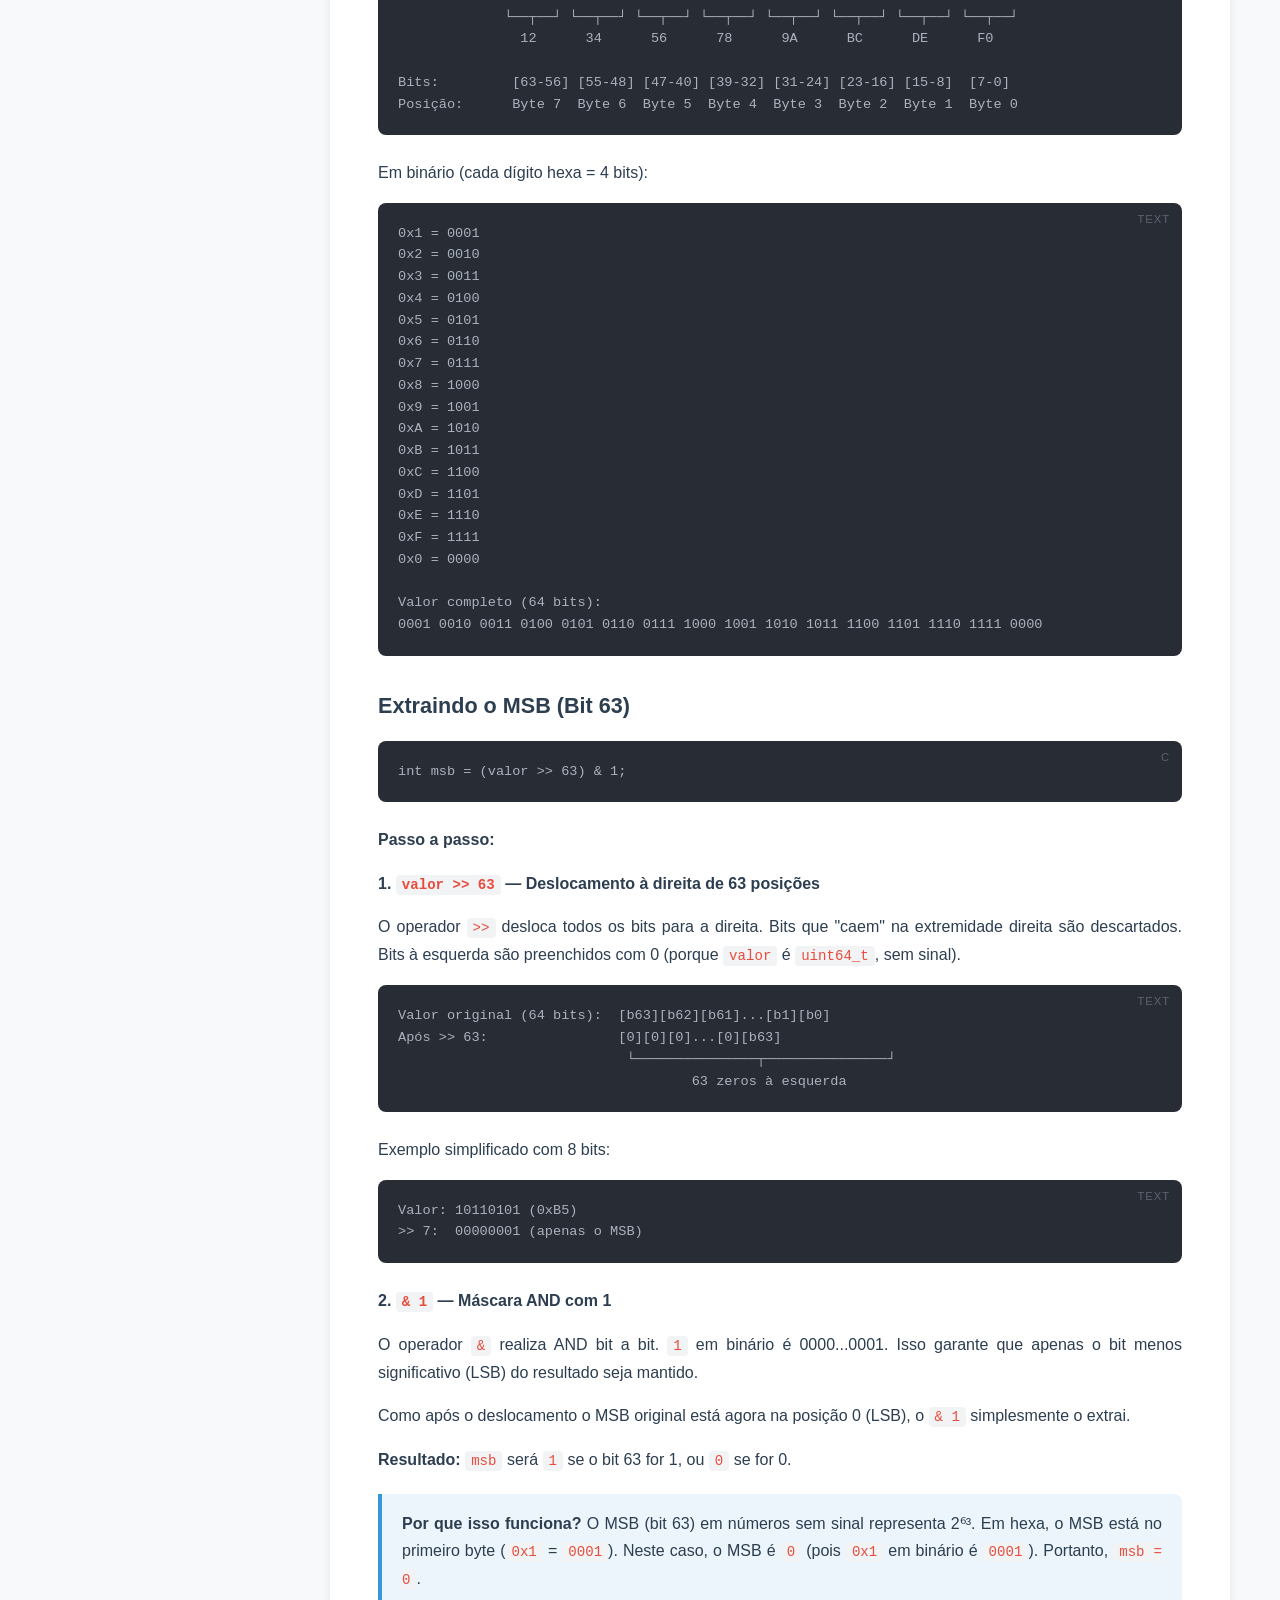
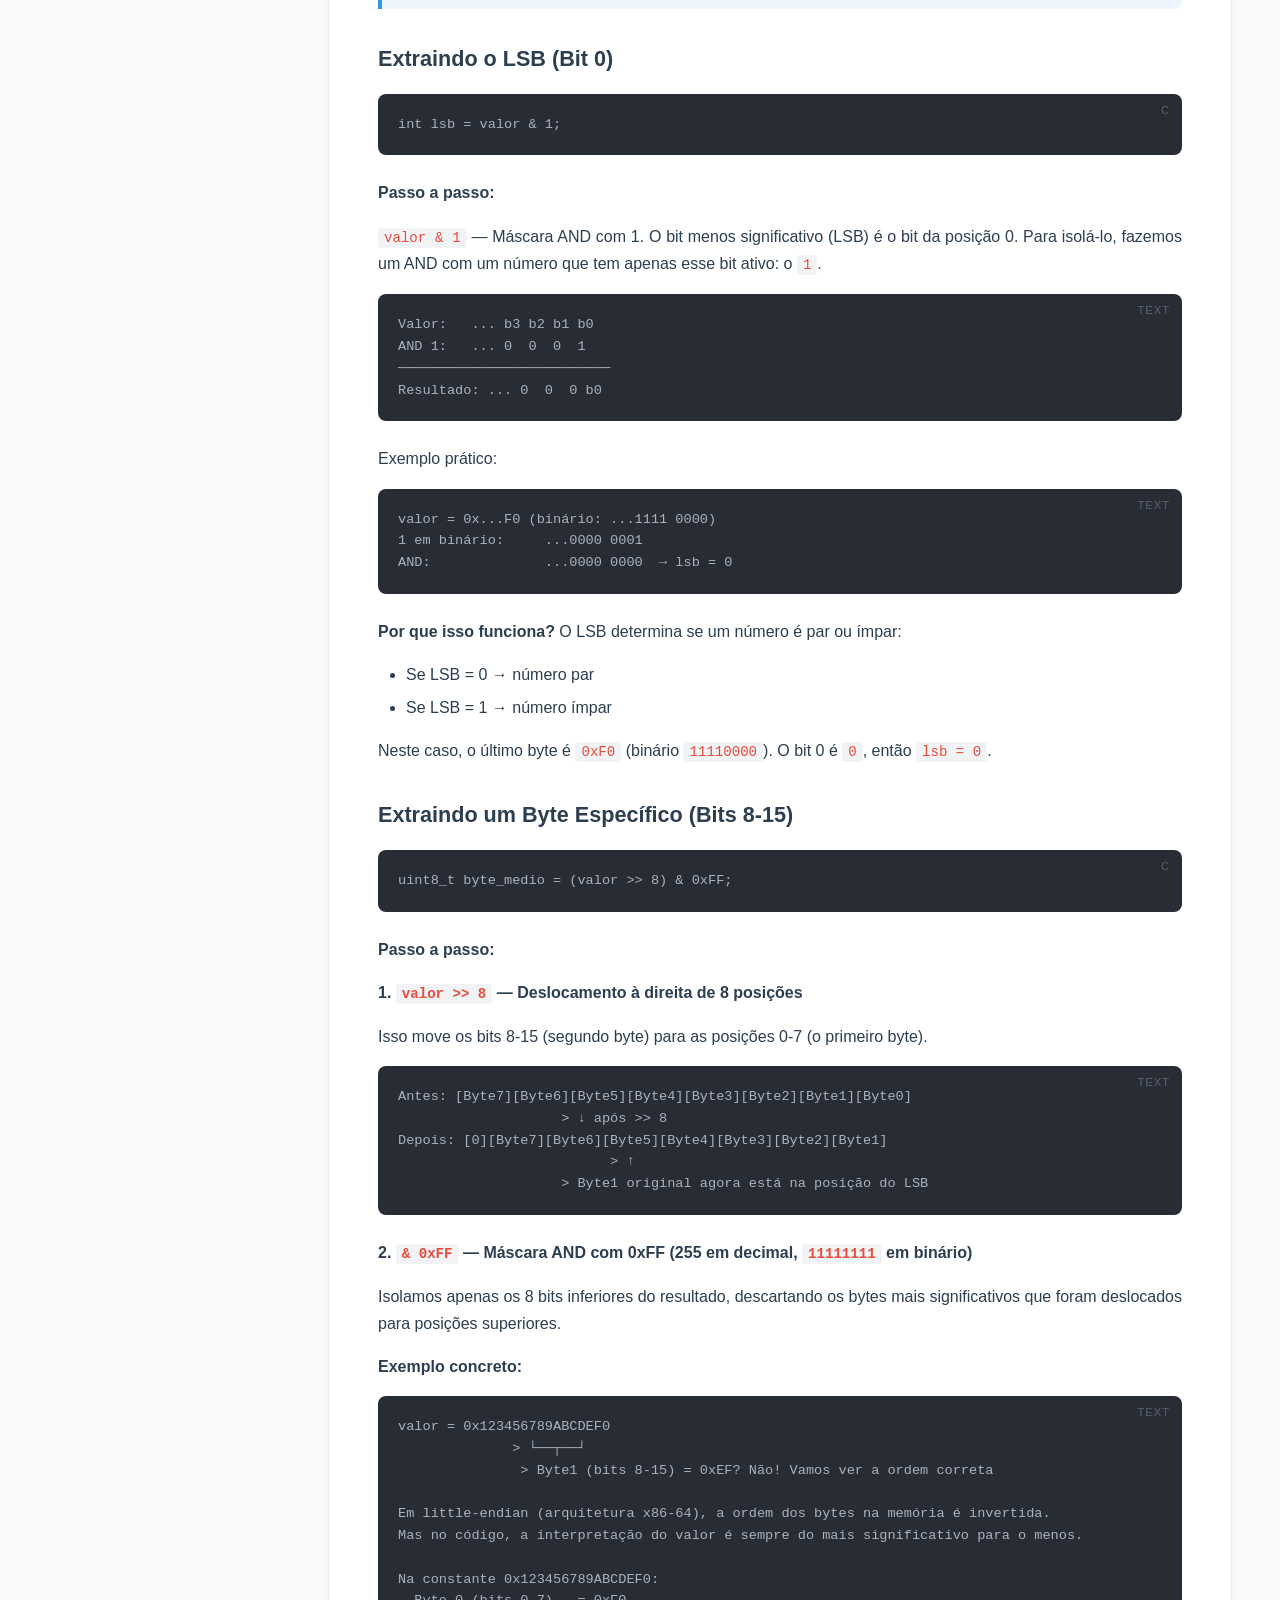
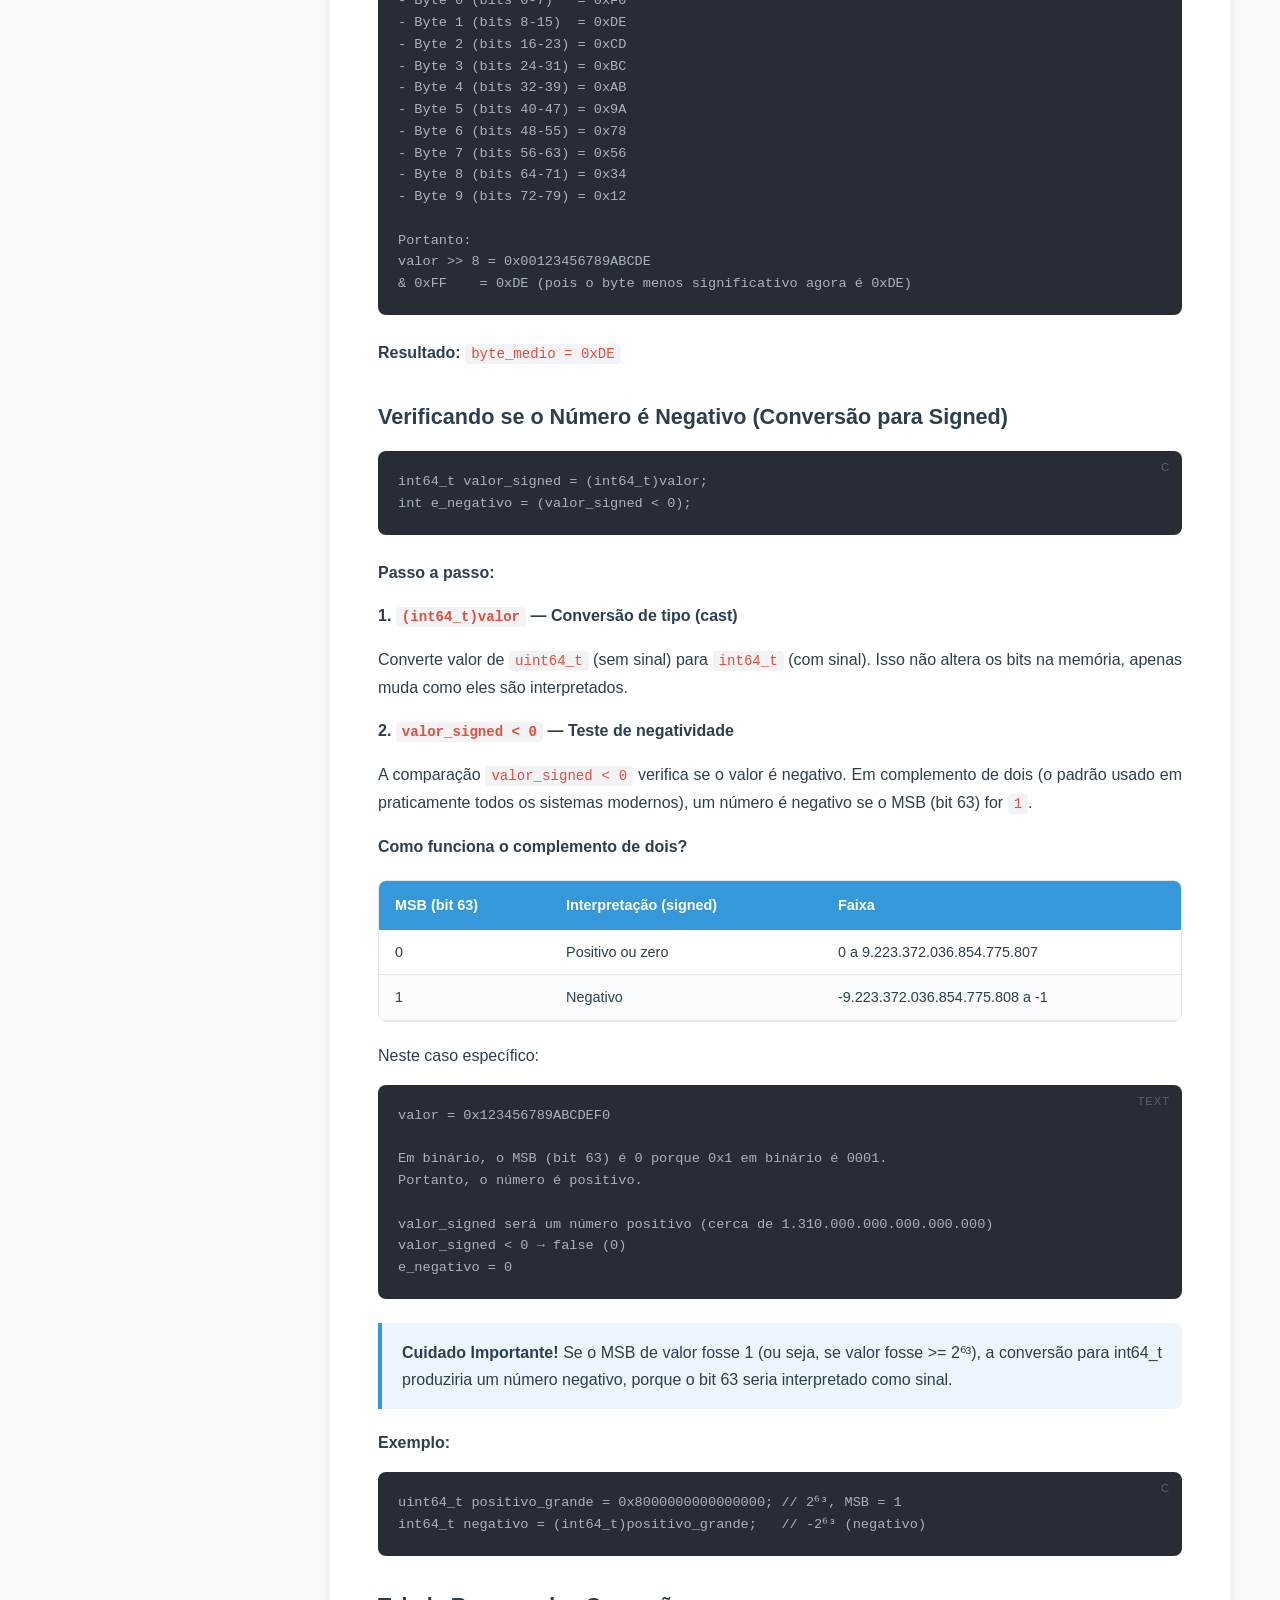
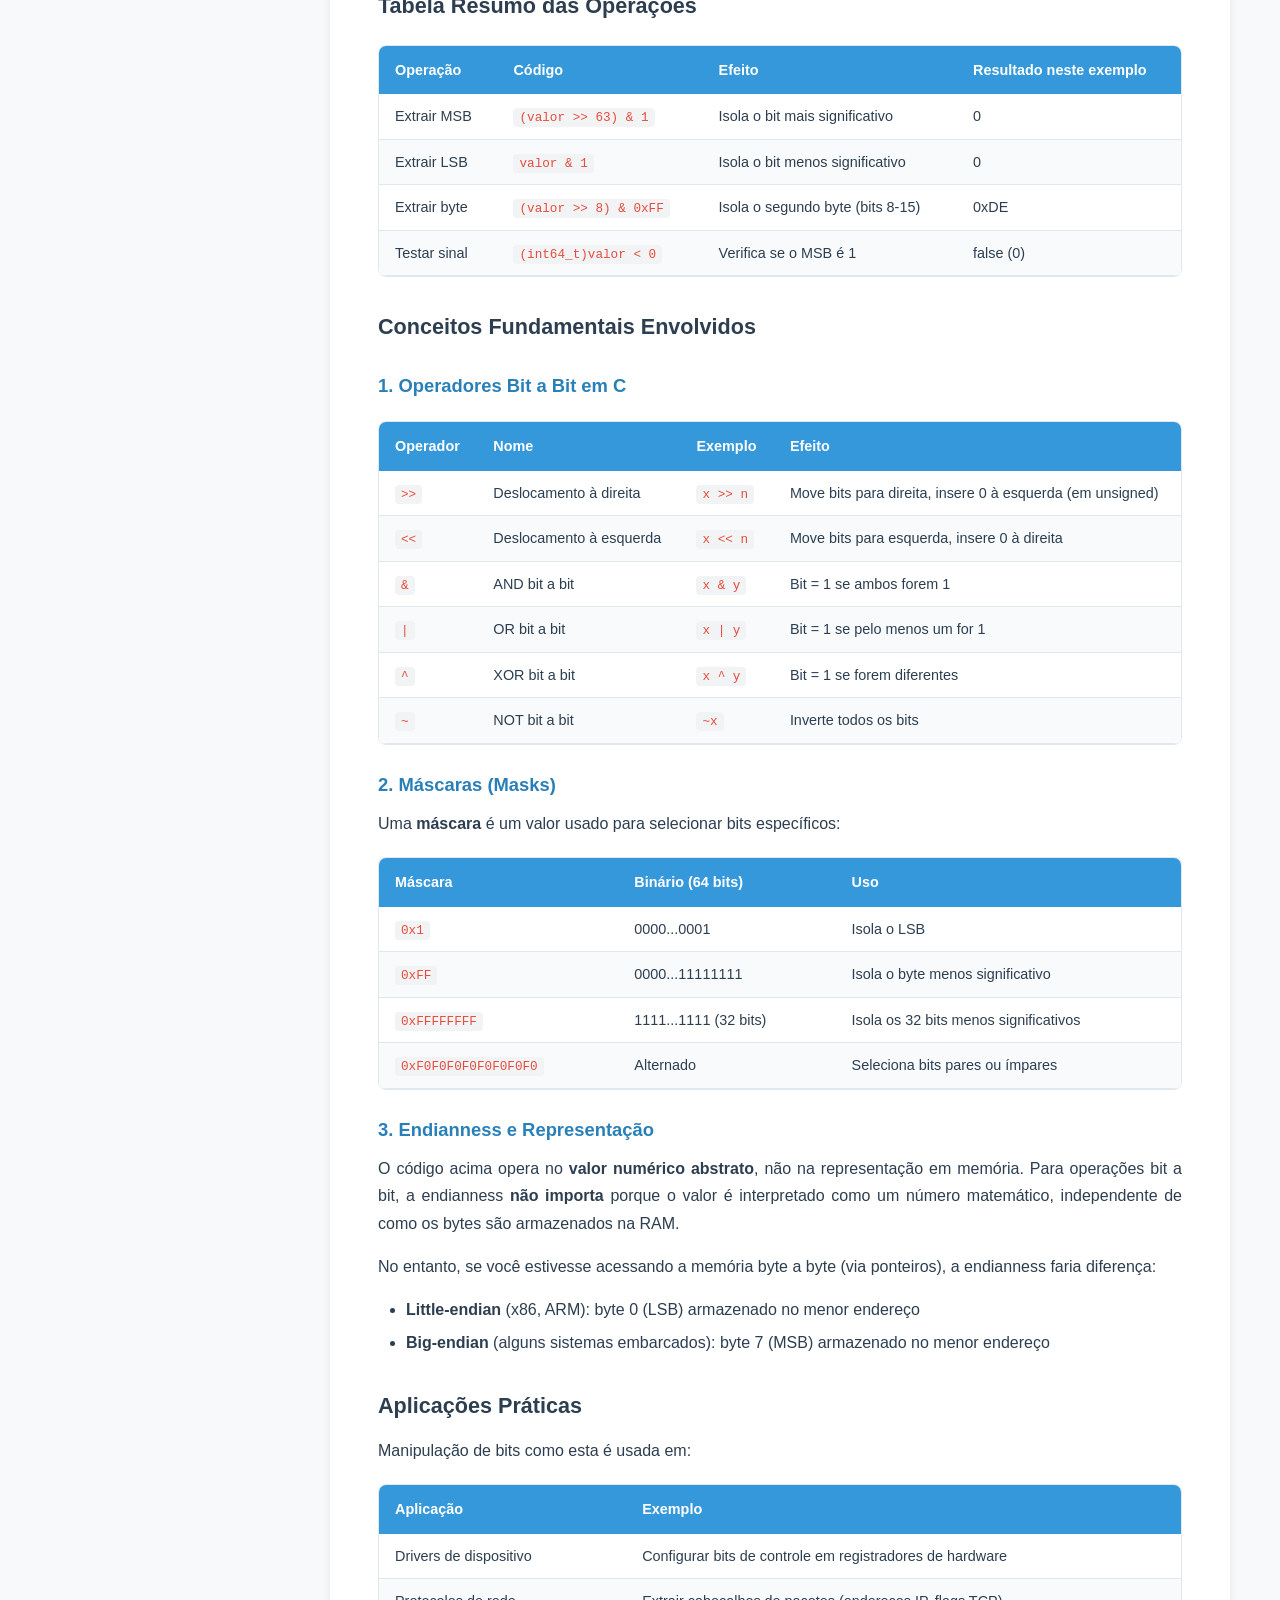
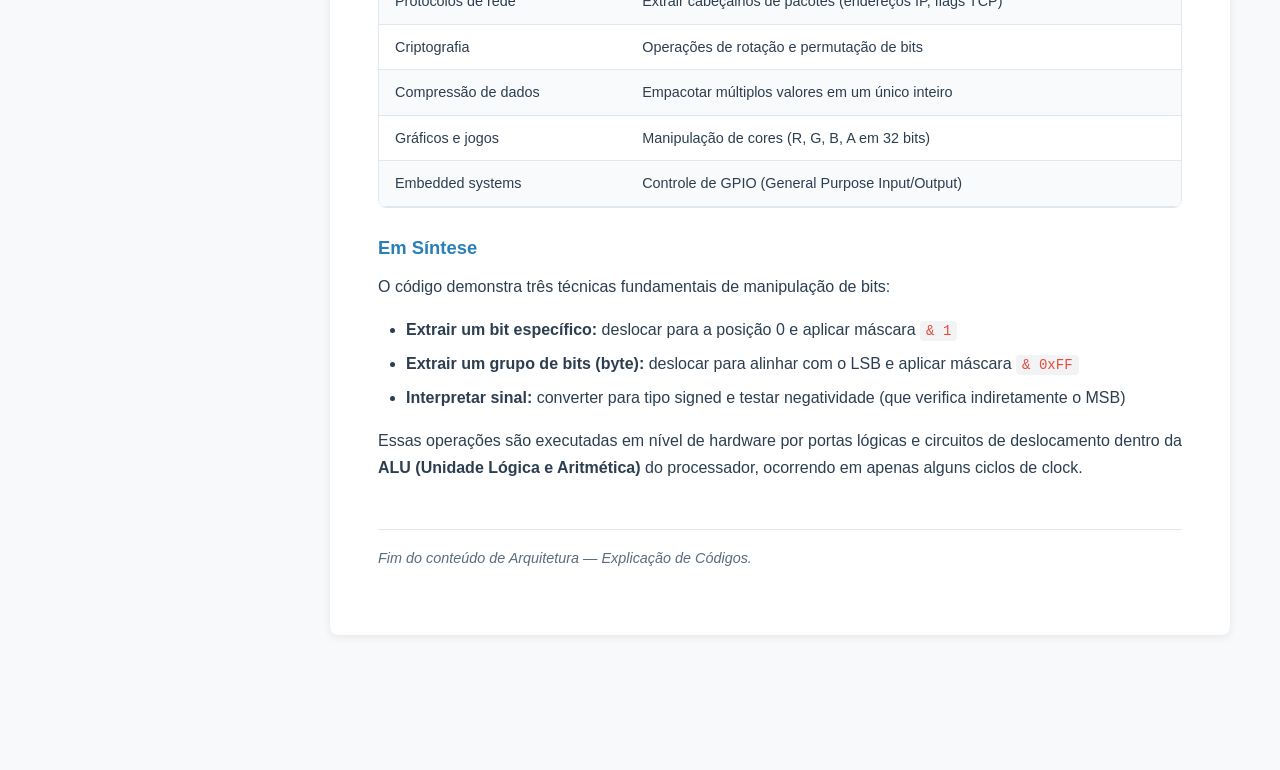
==== commit ef5be1c6: "docs: dev-web markdown e feat html de dev-web" ====
--- a/study-notes/pages/arquitetura-hardware-codigo.html
+++ b/study-notes/pages/arquitetura-hardware-codigo.html
@@ -13,18 +13,19 @@
     <div class="container">
         <aside class="sidebar">
             <div class="sidebar-header">
-                <h1><a href="../index.html">📚 Caderno de Estudos</a></h1>
+                <h1><a href="index.html">📚 Caderno de Estudos</a></h1>
                 <p>Análise e Desenvolvimento de Sistemas</p>
             </div>
             <ul class="sidebar-nav">
                 <li><a href="../index.html"><span class="icon">🏠</span> Início</a></li>
                 <li><a href="seguranca-informacao.html"><span class="icon">🔐</span> Segurança da Informação</a></li>
+                <li><a href="banco-de-dados.html"><span class="icon">🗄️</span> Banco de Dados I</a></li>
+                <li><a href="desenvolvimento-web.html"><span class="icon">🌐</span> Desenvolvimento Web</a></li>
+                <li><a href="engenharia-software.html"><span class="icon">⚙️</span> Engenharia de Software I</a></li>
+                <li><a href="sistemas-operacionais.html"><span class="icon">🖥️</span> Sistemas Operacionais</a></li>
                 <li><a href="arquitetura-hardware.html"><span class="icon">💻</span> Arquitetura de Hardware</a></li>
                 <li><a href="arquitetura-hardware-codigo.html"><span class="icon">🔧</span> Arquitetura — Códigos</a></li>
                 <li><a href="comunicacao.html"><span class="icon">💬</span> Comunicação</a></li>
-                <li><a href="engenharia-software.html"><span class="icon">⚙️</span> Engenharia de Software I</a></li>
-                <li><a href="sistemas-operacionais.html"><span class="icon">🖥️</span> Sistemas Operacionais</a></li>
-                <li><a href="banco-de-dados.html"><span class="icon">🗄️</span> Banco de Dados I</a></li>
             </ul>
         </aside>
 
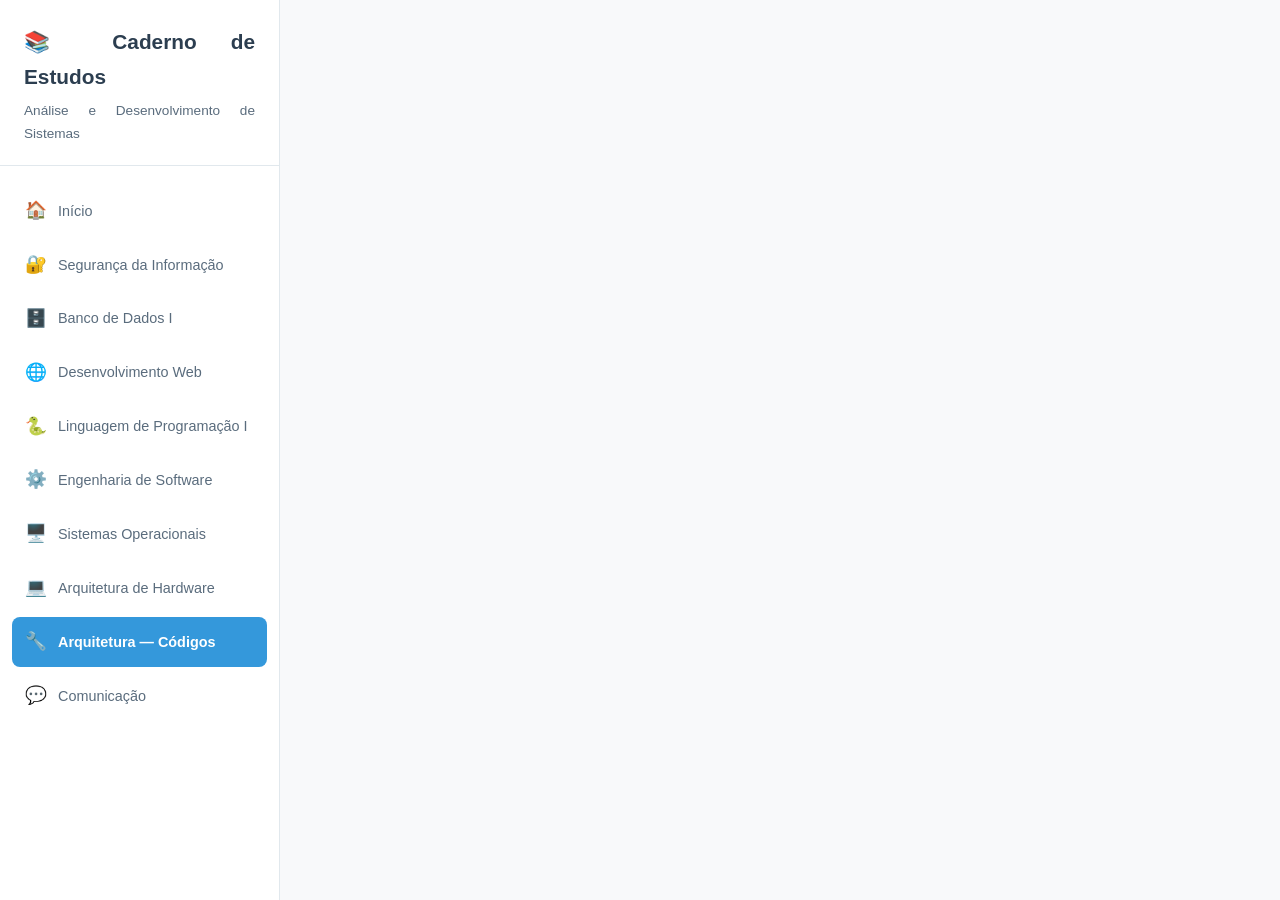
==== commit e8c0be6d: "feat:atualizacao final do material do semestre" ====
--- a/study-notes/pages/arquitetura-hardware-codigo.html
+++ b/study-notes/pages/arquitetura-hardware-codigo.html
@@ -21,13 +21,13 @@
                 <li><a href="seguranca-informacao.html"><span class="icon">🔐</span> Segurança da Informação</a></li>
                 <li><a href="banco-de-dados.html"><span class="icon">🗄️</span> Banco de Dados I</a></li>
                 <li><a href="desenvolvimento-web.html"><span class="icon">🌐</span> Desenvolvimento Web</a></li>
-                <li><a href="engenharia-software.html"><span class="icon">⚙️</span> Engenharia de Software I</a></li>
+                <li><a href="linguagem-programacao.html"><span class="icon">🐍</span> Linguagem de Programação I</a></li>
+                <li><a href="engenharia-software.html"><span class="icon">⚙️</span> Engenharia de Software</a></li>
                 <li><a href="sistemas-operacionais.html"><span class="icon">🖥️</span> Sistemas Operacionais</a></li>
                 <li><a href="arquitetura-hardware.html"><span class="icon">💻</span> Arquitetura de Hardware</a></li>
                 <li><a href="arquitetura-hardware-codigo.html"><span class="icon">🔧</span> Arquitetura — Códigos</a></li>
                 <li><a href="comunicacao.html"><span class="icon">💬</span> Comunicação</a></li>
             </ul>
-        </aside>
 
         <main class="main-content">
             <div class="content-wrapper">
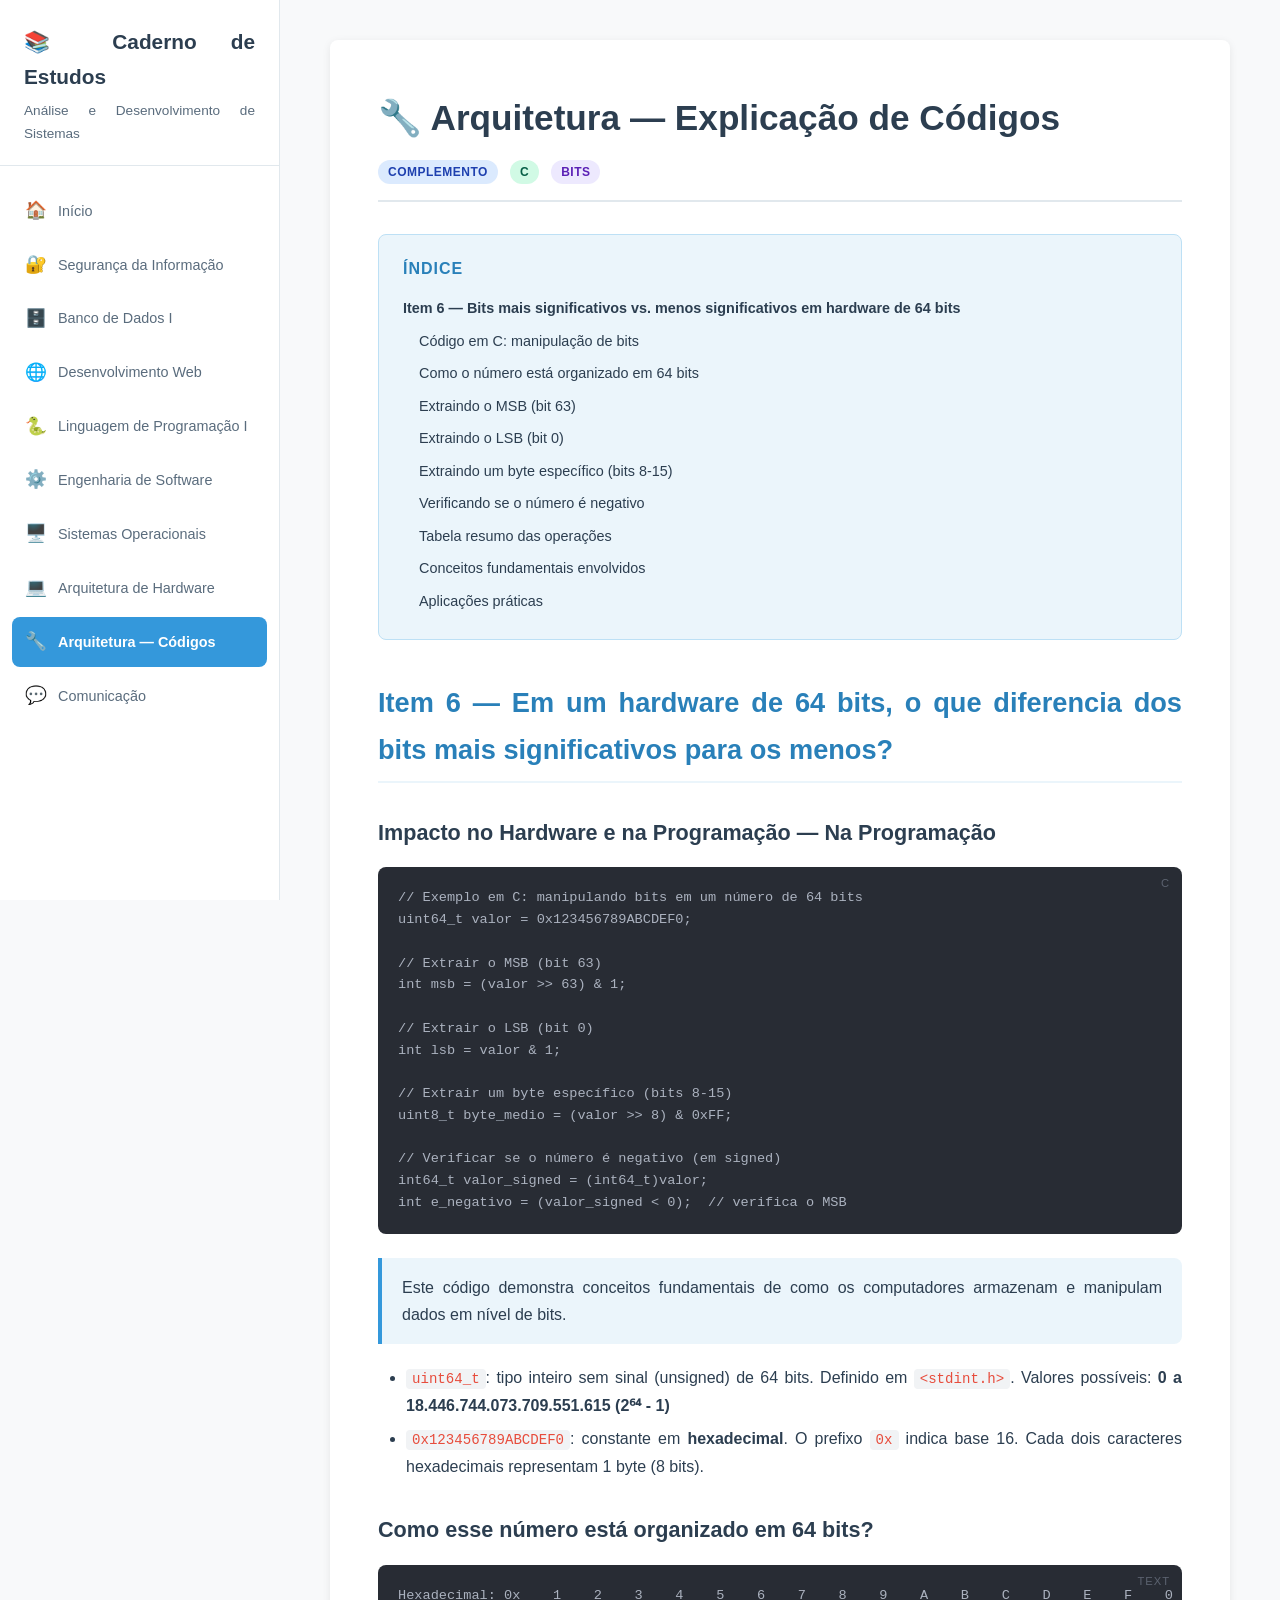
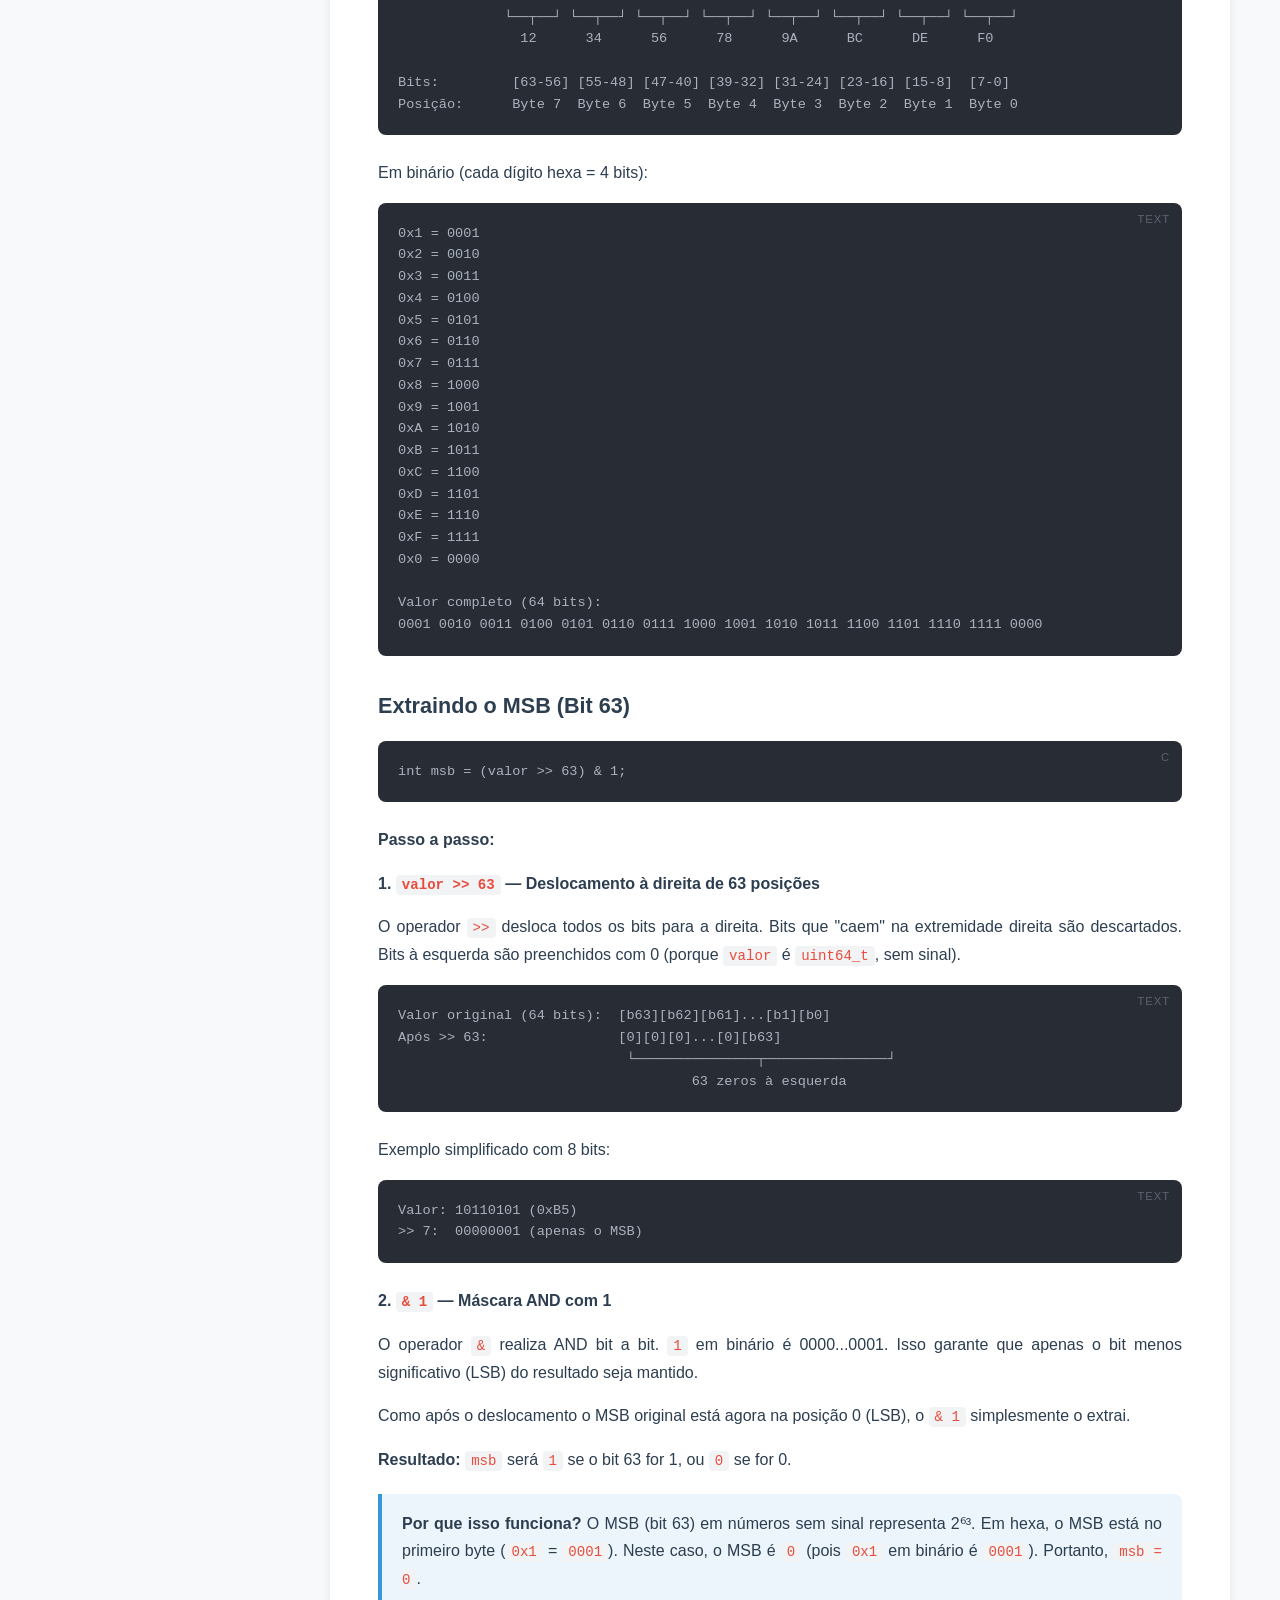
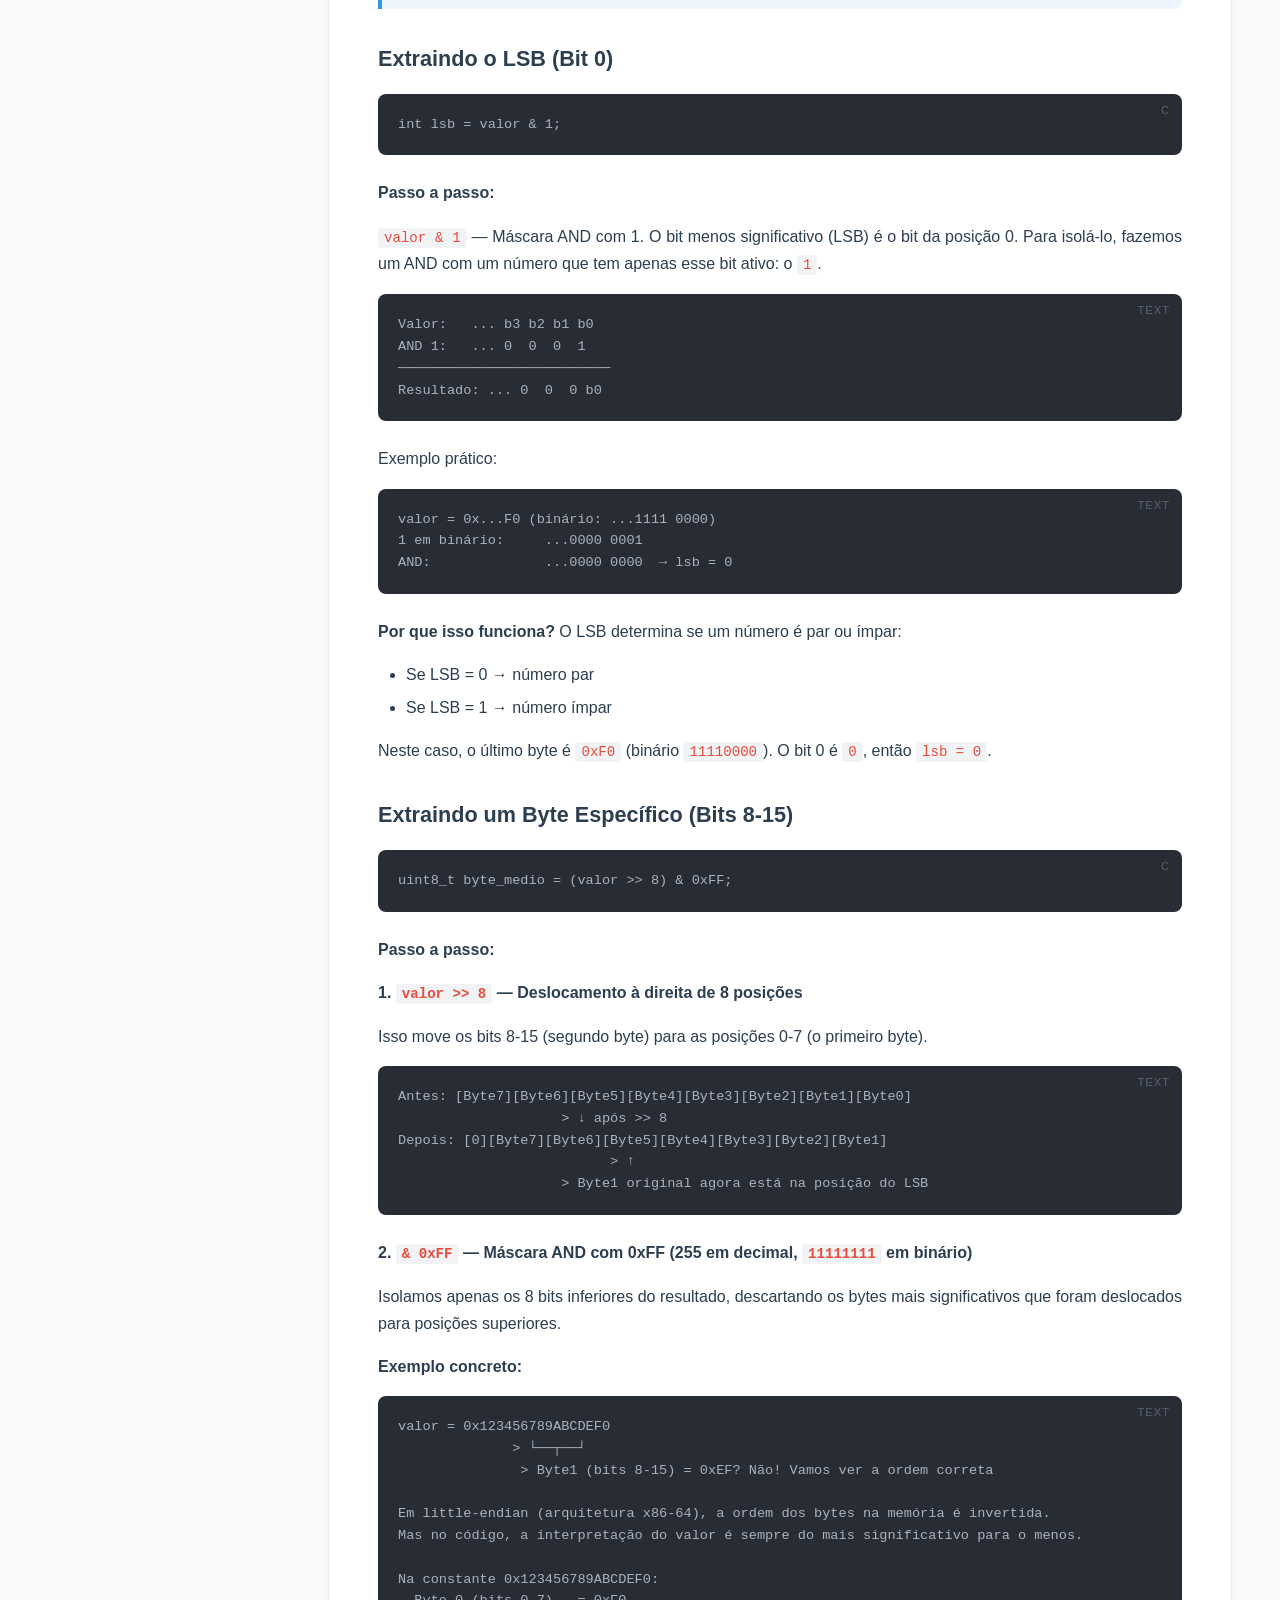
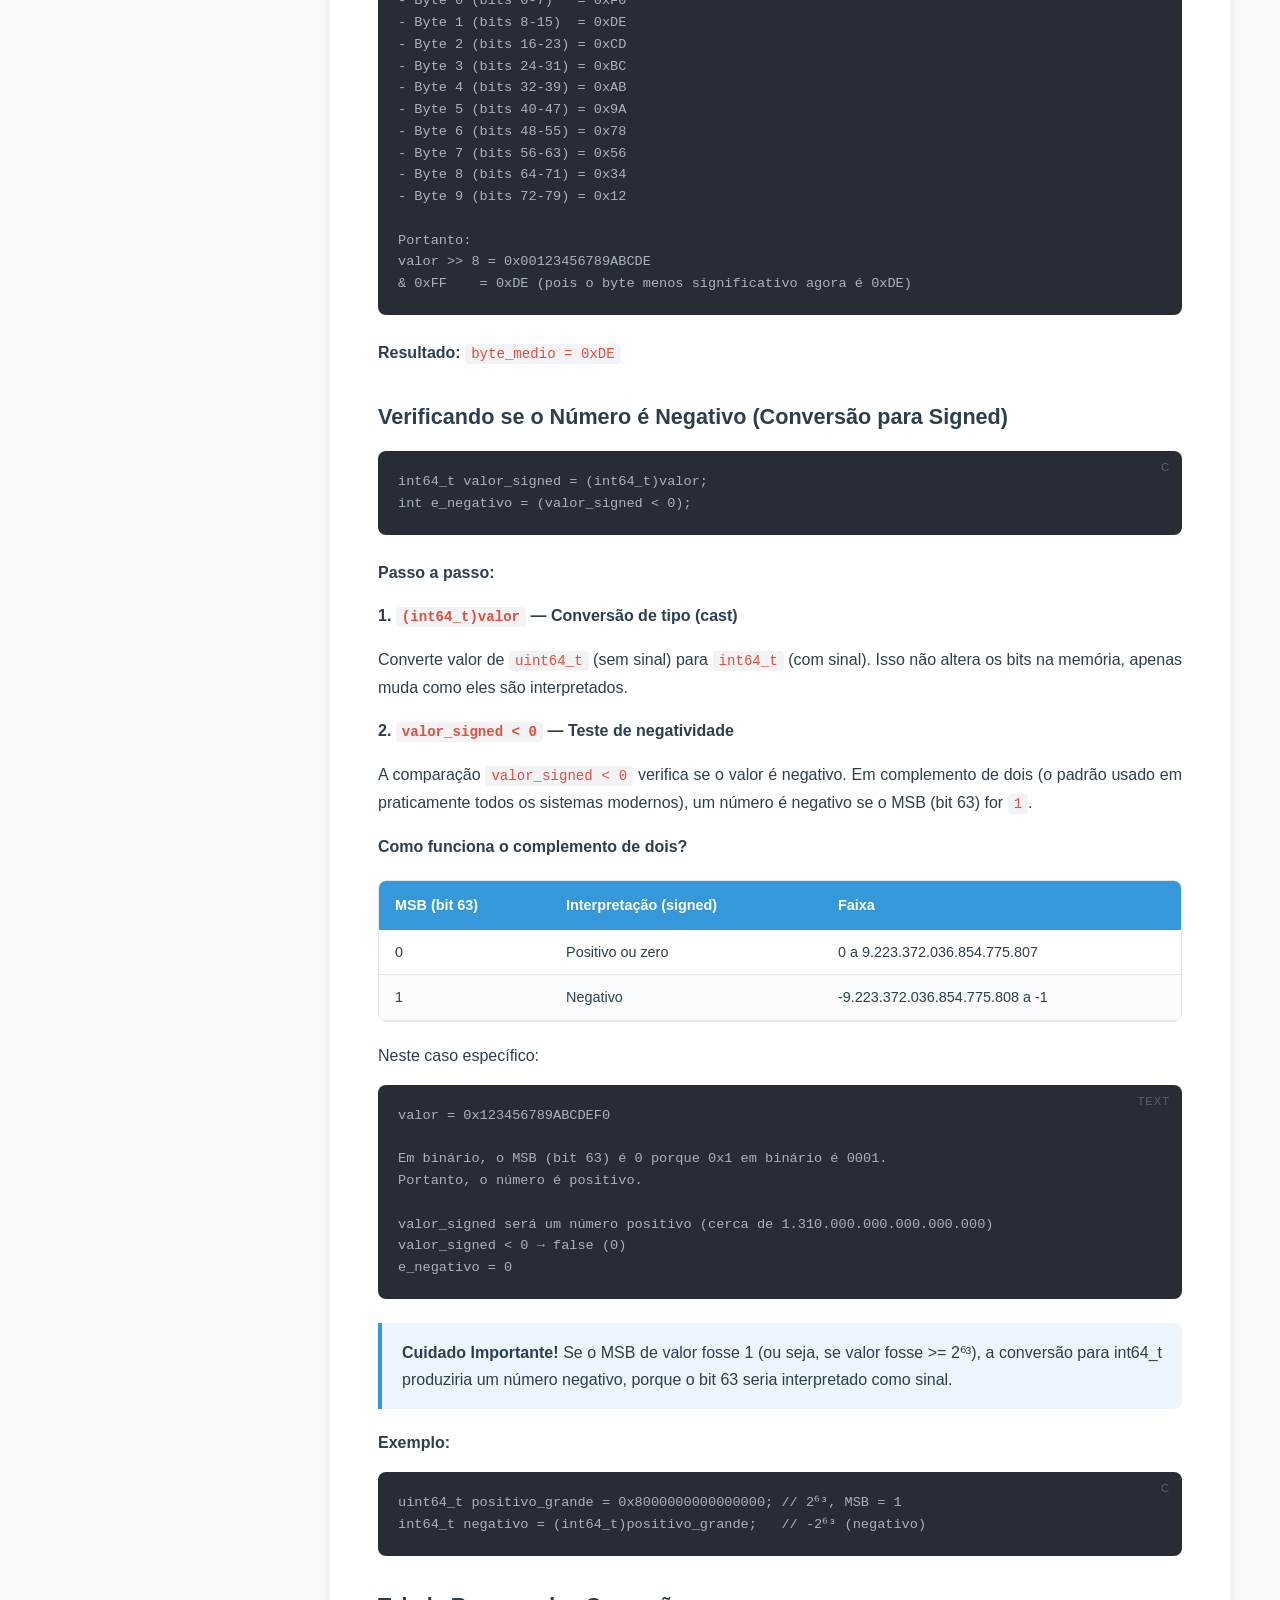
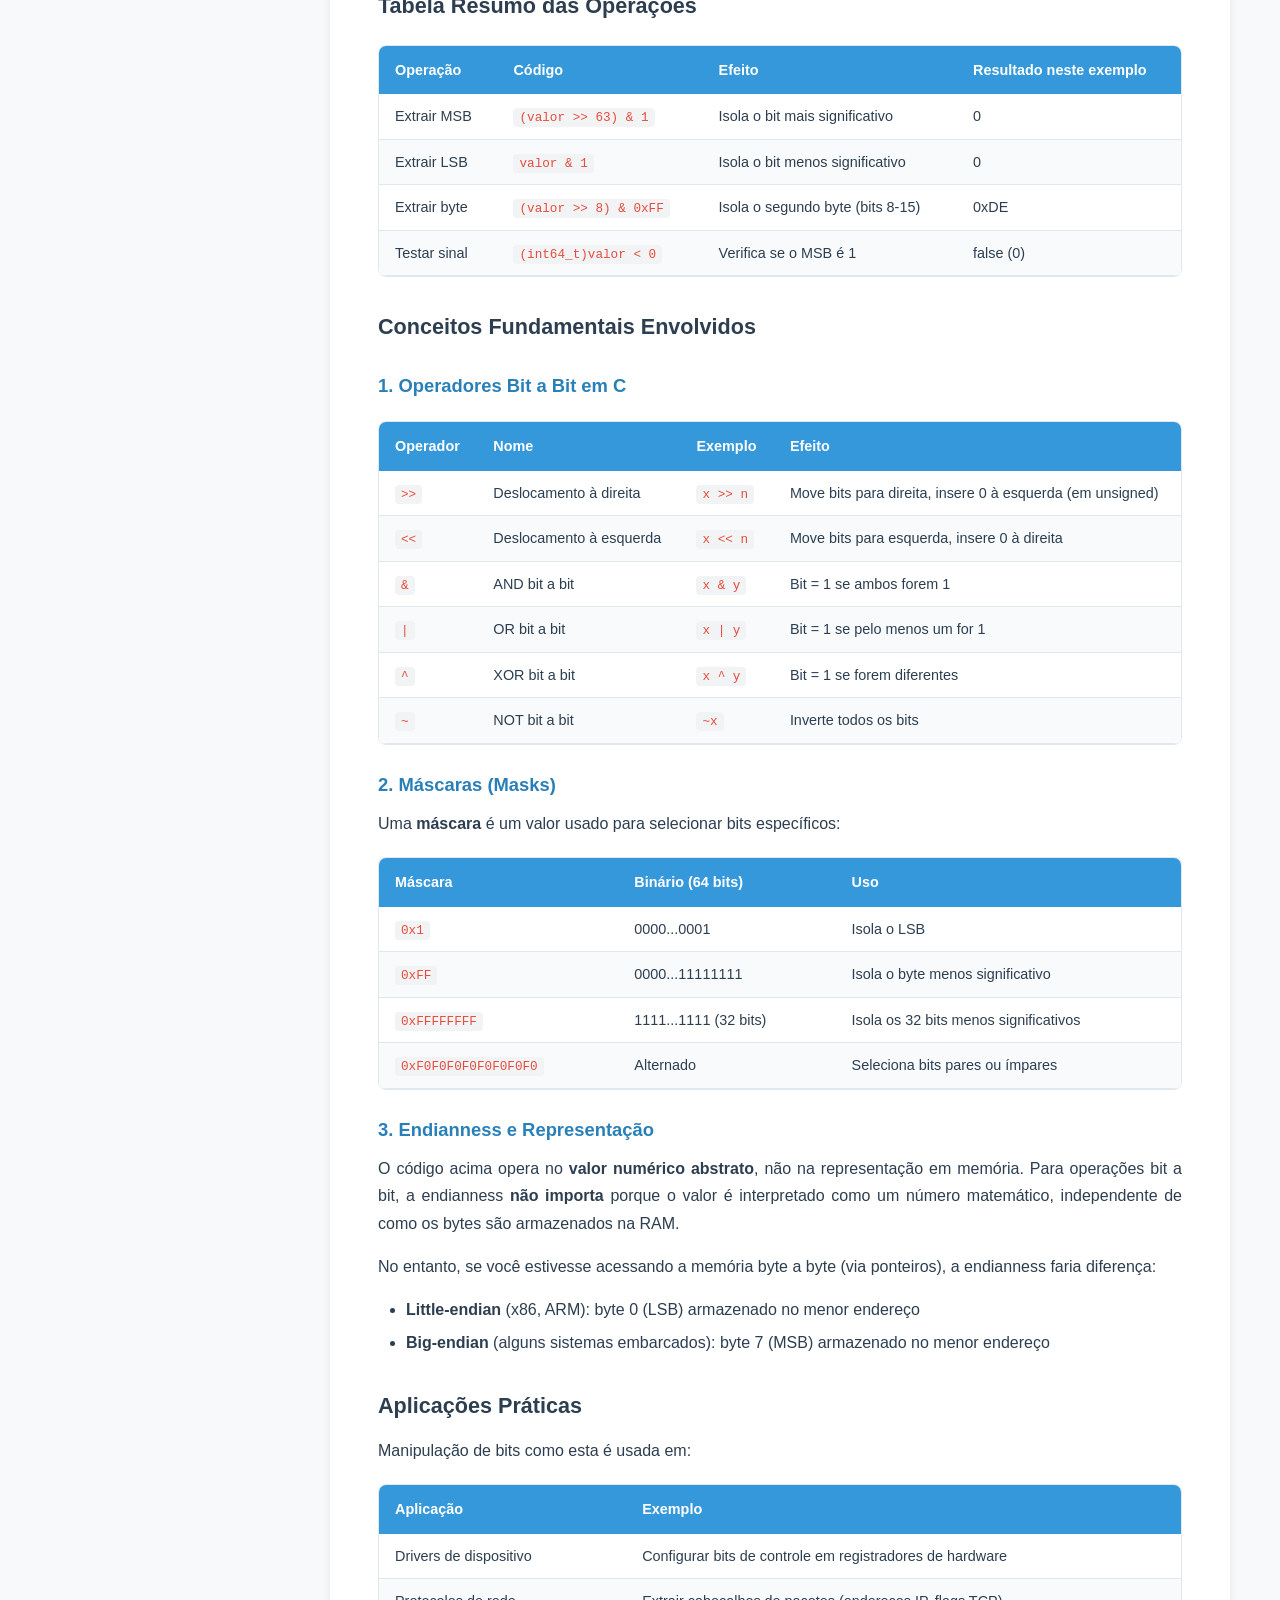
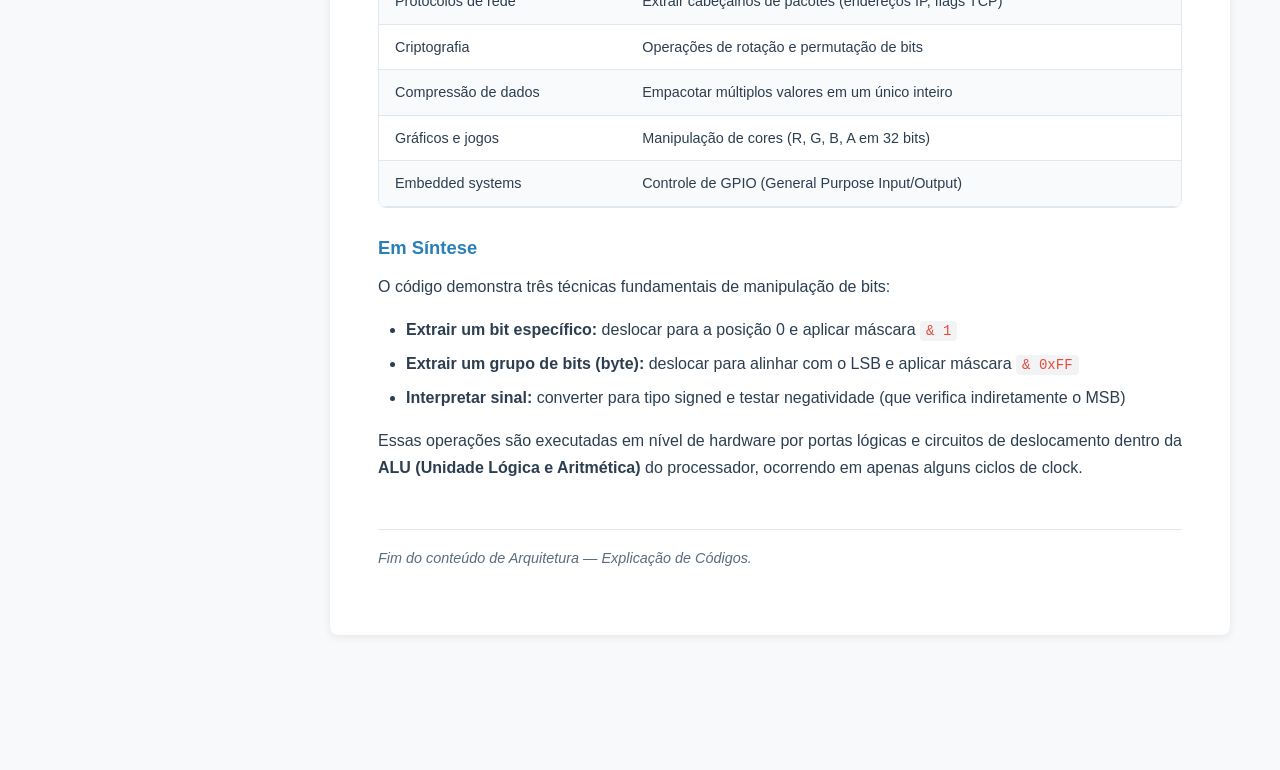
==== commit c392aff2: "fix: arq" ====
--- a/study-notes/pages/arquitetura-hardware-codigo.html
+++ b/study-notes/pages/arquitetura-hardware-codigo.html
@@ -28,7 +28,7 @@
                 <li><a href="arquitetura-hardware-codigo.html"><span class="icon">🔧</span> Arquitetura — Códigos</a></li>
                 <li><a href="comunicacao.html"><span class="icon">💬</span> Comunicação</a></li>
             </ul>
-
+        </aside>
         <main class="main-content">
             <div class="content-wrapper">
                 <div class="page-header">
